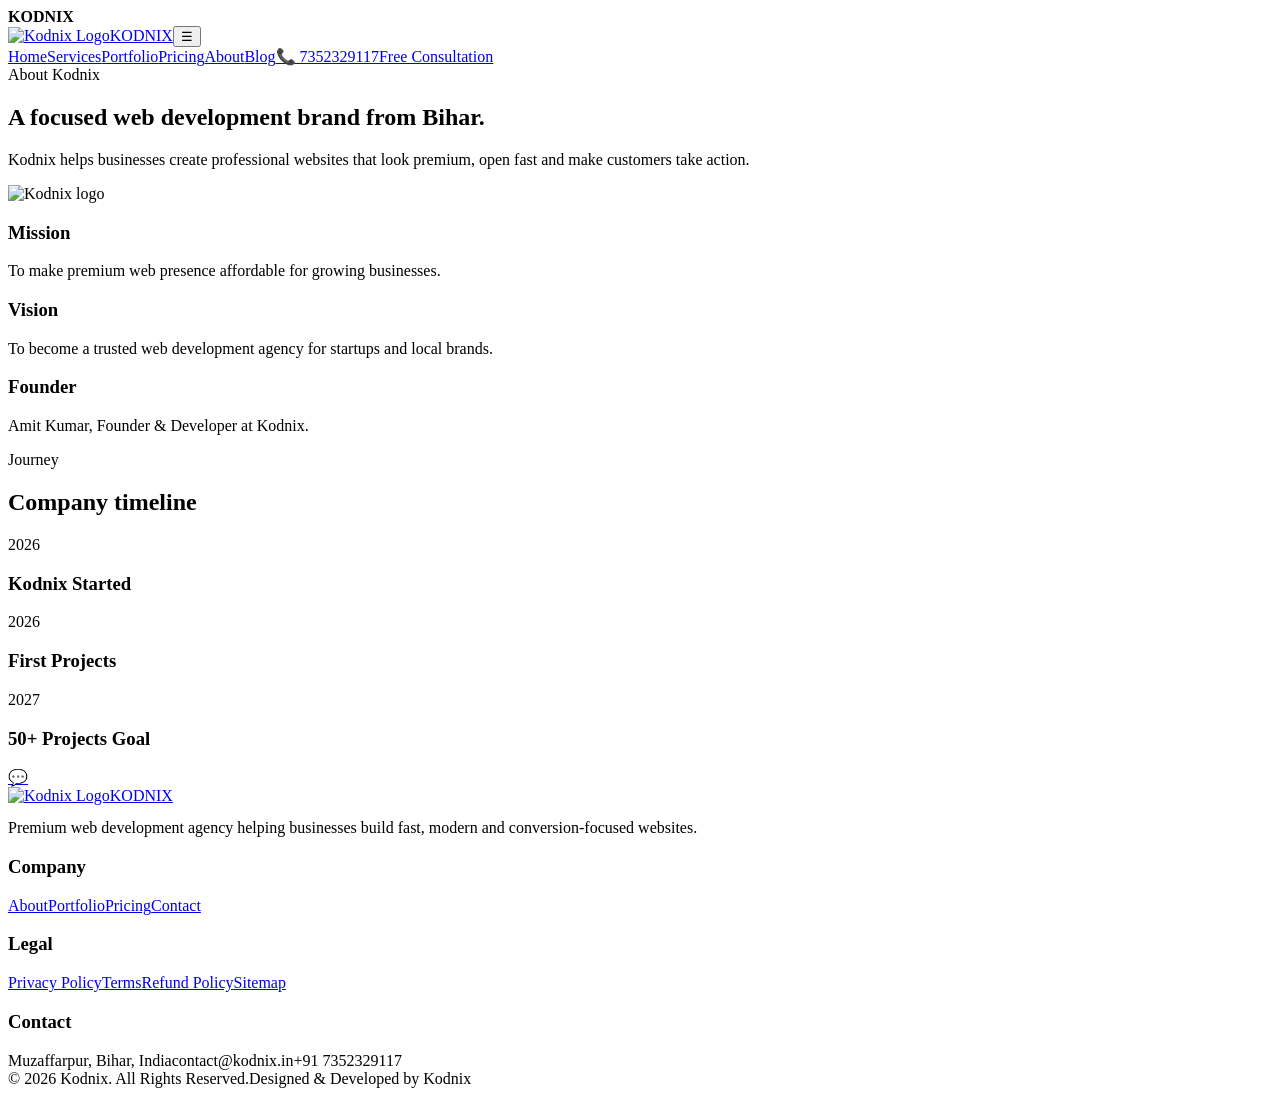
==== about.html @ 935e025d "Add files via upload" ====
<!DOCTYPE html><html lang="en"><head><meta charset="UTF-8"><meta name="viewport" content="width=device-width, initial-scale=1.0"><title>About | Kodnix</title><meta name="description" content="Kodnix is a premium web development agency for business websites, ecommerce, landing pages and website maintenance."><link rel="icon" href="assets/images/favicon.png"><link rel="stylesheet" href="assets/css/style.css"></head><body><div class="progress"></div><div class="glow"></div><div class="loader"><b>KODNIX</b></div><nav class="nav"><div class="container nav-wrap"><a class="brand" href="index.html"><img src="assets/images/kodnix-logo-clean.png" alt="Kodnix Logo"><span>KODNIX</span></a><button class="menu">☰</button><div class="links"><a href="index.html">Home</a><a href="services.html">Services</a><a href="portfolio.html">Portfolio</a><a href="pricing.html">Pricing</a><a href="about.html">About</a><a href="blog.html">Blog</a><a href="tel:+917352329117" class="phone-link">📞 7352329117</a><a href="contact.html" class="btn">Free Consultation</a></div></div></nav><section class="page-hero"><div class="container two"><div><span class="eyebrow">About Kodnix</span><h1 class="title">A focused web development brand from Bihar.</h1><p class="sub">Kodnix helps businesses create professional websites that look premium, open fast and make customers take action.</p></div><div class="hero-logo"><img src="assets/images/kodnix-logo-clean.png" alt="Kodnix logo"></div></div></section><section class="section"><div class="container grid"><div class="card"><h3>Mission</h3><p>To make premium web presence affordable for growing businesses.</p></div><div class="card"><h3>Vision</h3><p>To become a trusted web development agency for startups and local brands.</p></div><div class="card"><h3>Founder</h3><p>Amit Kumar, Founder & Developer at Kodnix.</p></div></div></section><section class="section"><div class="container"><span class="eyebrow">Journey</span><h2 class="title">Company timeline</h2><div class="process"><div class="step"><span>2026</span><h3>Kodnix Started</h3></div><div class="step"><span>2026</span><h3>First Projects</h3></div><div class="step"><span>2027</span><h3>50+ Projects Goal</h3></div></div></div></section><a class="whatsapp" href="https://wa.me/917352329117" target="_blank">💬</a><footer class="footer"><div class="container"><div class="footer-grid"><div><a class="brand" href="index.html"><img src="assets/images/kodnix-logo-clean.png" alt="Kodnix Logo"><span>KODNIX</span></a><p class="sub" style="margin-top:14px">Premium web development agency helping businesses build fast, modern and conversion-focused websites.</p></div><div><h3>Company</h3><div class="foot-links"><a href="about.html">About</a><a href="portfolio.html">Portfolio</a><a href="pricing.html">Pricing</a><a href="contact.html">Contact</a></div></div><div><h3>Legal</h3><div class="foot-links"><a href="privacy.html">Privacy Policy</a><a href="terms.html">Terms</a><a href="refund.html">Refund Policy</a><a href="sitemap.xml">Sitemap</a></div></div><div><h3>Contact</h3><div class="foot-links"><span>Muzaffarpur, Bihar, India</span><span>contact@kodnix.in</span><span>+91 7352329117</span></div></div></div><div class="copy"><span>© 2026 Kodnix. All Rights Reserved.</span><span>Designed & Developed by Kodnix</span></div></div></footer><script src="assets/js/main.js"></script></body></html>
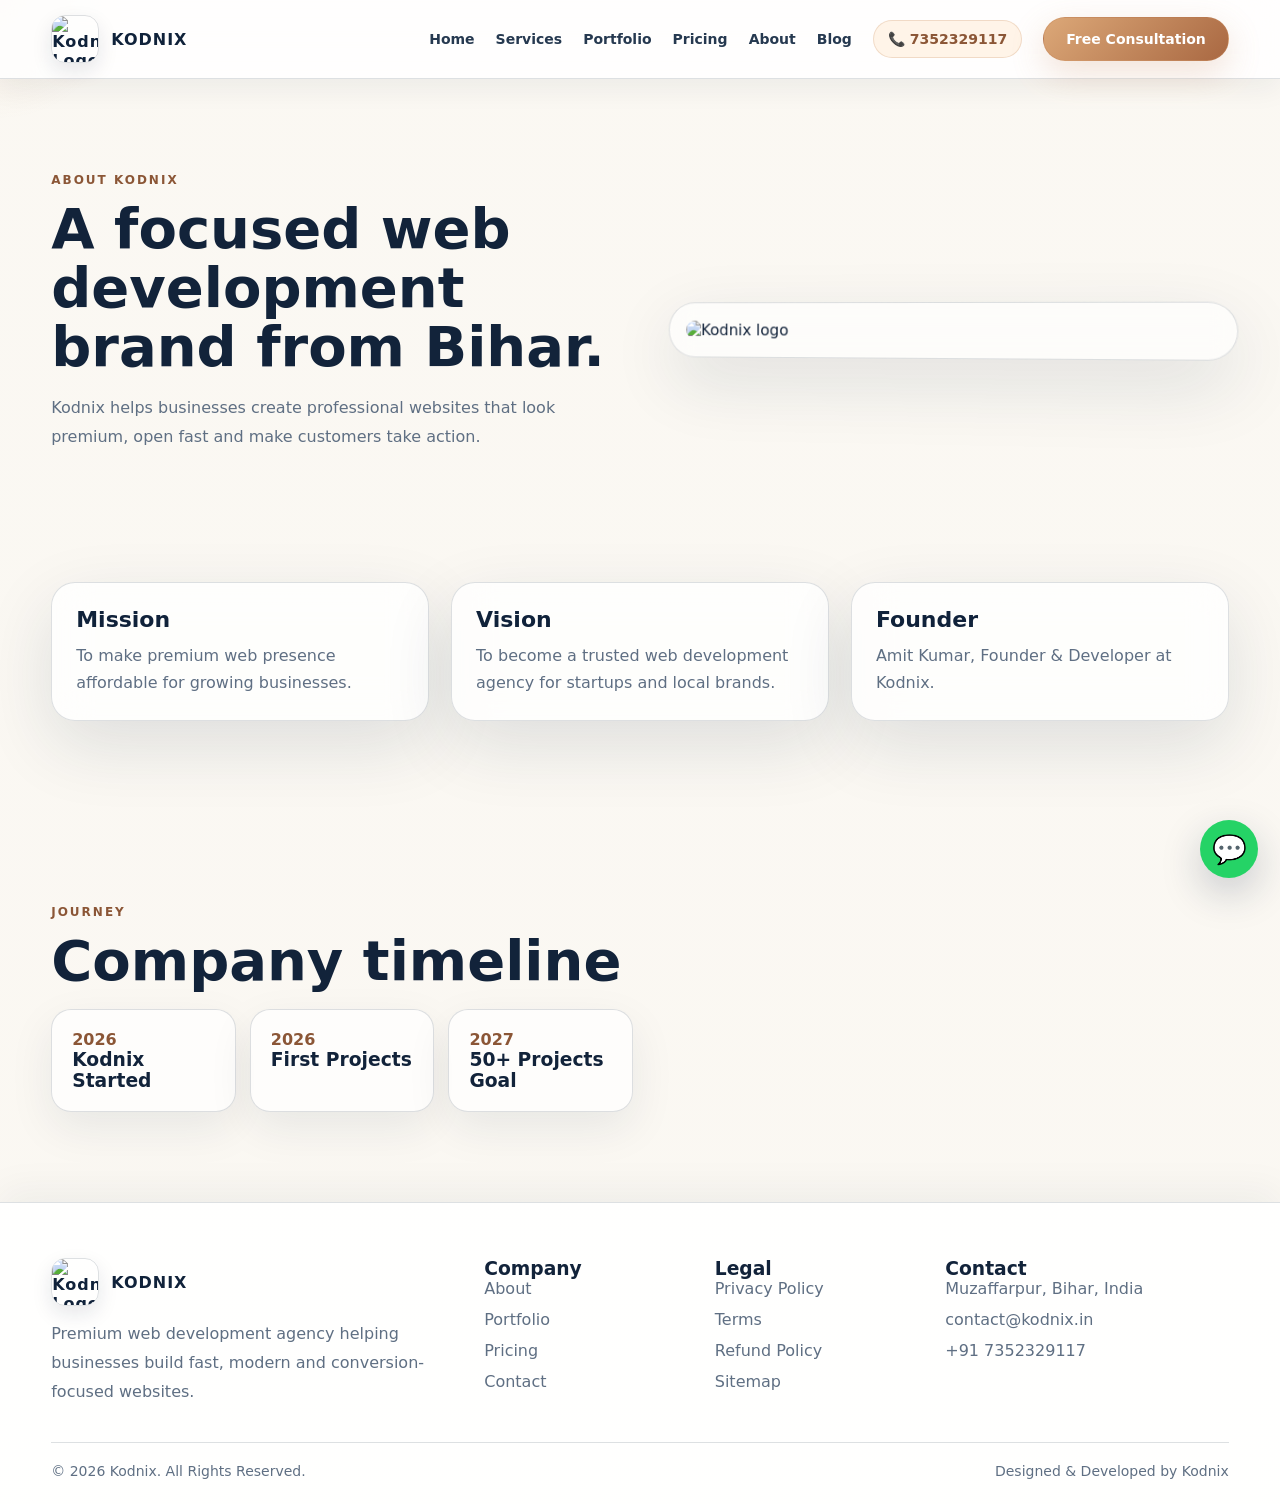
==== commit dbf3d115: "Add files via upload" ====
--- a/about.html
+++ b/about.html
@@ -1 +1,94 @@
-<!DOCTYPE html><html lang="en"><head><meta charset="UTF-8"><meta name="viewport" content="width=device-width, initial-scale=1.0"><title>About | Kodnix</title><meta name="description" content="Kodnix is a premium web development agency for business websites, ecommerce, landing pages and website maintenance."><link rel="icon" href="assets/images/favicon.png"><link rel="stylesheet" href="assets/css/style.css"></head><body><div class="progress"></div><div class="glow"></div><div class="loader"><b>KODNIX</b></div><nav class="nav"><div class="container nav-wrap"><a class="brand" href="index.html"><img src="assets/images/kodnix-logo-clean.png" alt="Kodnix Logo"><span>KODNIX</span></a><button class="menu">☰</button><div class="links"><a href="index.html">Home</a><a href="services.html">Services</a><a href="portfolio.html">Portfolio</a><a href="pricing.html">Pricing</a><a href="about.html">About</a><a href="blog.html">Blog</a><a href="tel:+917352329117" class="phone-link">📞 7352329117</a><a href="contact.html" class="btn">Free Consultation</a></div></div></nav><section class="page-hero"><div class="container two"><div><span class="eyebrow">About Kodnix</span><h1 class="title">A focused web development brand from Bihar.</h1><p class="sub">Kodnix helps businesses create professional websites that look premium, open fast and make customers take action.</p></div><div class="hero-logo"><img src="assets/images/kodnix-logo-clean.png" alt="Kodnix logo"></div></div></section><section class="section"><div class="container grid"><div class="card"><h3>Mission</h3><p>To make premium web presence affordable for growing businesses.</p></div><div class="card"><h3>Vision</h3><p>To become a trusted web development agency for startups and local brands.</p></div><div class="card"><h3>Founder</h3><p>Amit Kumar, Founder & Developer at Kodnix.</p></div></div></section><section class="section"><div class="container"><span class="eyebrow">Journey</span><h2 class="title">Company timeline</h2><div class="process"><div class="step"><span>2026</span><h3>Kodnix Started</h3></div><div class="step"><span>2026</span><h3>First Projects</h3></div><div class="step"><span>2027</span><h3>50+ Projects Goal</h3></div></div></div></section><a class="whatsapp" href="https://wa.me/917352329117" target="_blank">💬</a><footer class="footer"><div class="container"><div class="footer-grid"><div><a class="brand" href="index.html"><img src="assets/images/kodnix-logo-clean.png" alt="Kodnix Logo"><span>KODNIX</span></a><p class="sub" style="margin-top:14px">Premium web development agency helping businesses build fast, modern and conversion-focused websites.</p></div><div><h3>Company</h3><div class="foot-links"><a href="about.html">About</a><a href="portfolio.html">Portfolio</a><a href="pricing.html">Pricing</a><a href="contact.html">Contact</a></div></div><div><h3>Legal</h3><div class="foot-links"><a href="privacy.html">Privacy Policy</a><a href="terms.html">Terms</a><a href="refund.html">Refund Policy</a><a href="sitemap.xml">Sitemap</a></div></div><div><h3>Contact</h3><div class="foot-links"><span>Muzaffarpur, Bihar, India</span><span>contact@kodnix.in</span><span>+91 7352329117</span></div></div></div><div class="copy"><span>© 2026 Kodnix. All Rights Reserved.</span><span>Designed & Developed by Kodnix</span></div></div></footer><script src="assets/js/main.js"></script></body></html>+<!DOCTYPE html><html lang="en"><head><meta charset="UTF-8"><meta name="viewport" content="width=device-width, initial-scale=1.0"><title>About | Kodnix</title><meta name="description" content="Kodnix is a premium web development agency for business websites, ecommerce, landing pages and website maintenance."><link rel="icon" href="assets/images/favicon.png"><base href="/">
+<style>
+:root{
+  --bg:#f7f3ec;
+  --bg2:#ffffff;
+  --card:rgba(255,255,255,.78);
+  --line:rgba(18,35,58,.14);
+  --text:#12233a;
+  --muted:#5f6f83;
+  --gold:#c4865a;
+  --gold2:#8b5636;
+  --blue:#2b76ff;
+  --shadow:0 24px 70px rgba(16,38,68,.12);
+}
+*{box-sizing:border-box;margin:0;padding:0}
+html{scroll-behavior:smooth}
+body{
+  font-family:Inter,system-ui,Segoe UI,Arial,sans-serif;
+  background:
+    linear-gradient(rgba(250,247,241,.88),rgba(250,247,241,.90)),
+    url('../images/hero-bg.jpg') center/cover fixed no-repeat;
+  color:var(--text);
+  overflow-x:hidden;
+}
+body:before{
+  content:"";
+  position:fixed;
+  inset:0;
+  background:url('../images/kodnix-logo-clean.png') center 52%/520px auto no-repeat;
+  opacity:.045;
+  pointer-events:none;
+  z-index:-1;
+}
+a{text-decoration:none;color:inherit}
+img{max-width:100%;display:block}
+.container{width:min(1180px,92%);margin:auto}
+.btn{display:inline-flex;align-items:center;gap:10px;border:1px solid rgba(196,134,90,.38);background:linear-gradient(135deg,#dca878,#a96842);padding:13px 22px;border-radius:999px;color:#fff;font-weight:800;box-shadow:0 12px 34px rgba(196,134,90,.24);cursor:pointer}
+.btn.ghost{background:rgba(255,255,255,.70);color:var(--text);border-color:var(--line);box-shadow:none}
+.section{padding:90px 0}
+.eyebrow{color:var(--gold2);text-transform:uppercase;letter-spacing:2px;font-size:12px;font-weight:900}
+.title{font-size:clamp(32px,5vw,56px);line-height:1.05;margin:12px 0 18px;color:var(--text)}
+.sub{color:var(--muted);line-height:1.8;max-width:740px}
+.nav{position:sticky;top:0;z-index:99;background:rgba(255,255,255,.86);backdrop-filter:blur(18px);border-bottom:1px solid var(--line);box-shadow:0 10px 28px rgba(18,35,58,.06)}
+.nav-wrap{height:78px;display:flex;align-items:center;justify-content:space-between}
+.brand{display:flex;align-items:center;gap:12px;font-weight:900;letter-spacing:1px;color:#10223a}
+.brand img{width:48px;height:48px;border-radius:14px;object-fit:cover;border:1px solid var(--line);box-shadow:0 8px 20px rgba(16,34,58,.10)}
+.links{display:flex;align-items:center;gap:21px;color:#263950;font-weight:800;font-size:14px}
+.links a:hover{color:var(--gold2)}
+.phone-link{padding:10px 14px;border-radius:999px;background:#fff4e8;border:1px solid rgba(196,134,90,.24);color:#8b5636!important;white-space:nowrap}
+.menu{display:none;background:none;border:1px solid var(--line);color:var(--text);border-radius:10px;padding:8px 11px;font-size:22px}
+.hero{min-height:calc(100vh - 78px);display:grid;place-items:center;position:relative;isolation:isolate;overflow:hidden}
+.hero:before{content:"";position:absolute;inset:0;background:linear-gradient(90deg,rgba(255,255,255,.96),rgba(255,247,236,.80)),url('../images/hero-bg.jpg') center/cover fixed no-repeat;z-index:-2}
+.hero:after{content:"";position:absolute;inset:0;background-image:linear-gradient(rgba(18,35,58,.06) 1px,transparent 1px),linear-gradient(90deg,rgba(18,35,58,.06) 1px,transparent 1px);background-size:70px 70px;mask-image:linear-gradient(to bottom,#000,transparent);z-index:-1}
+.hero-grid{display:grid;grid-template-columns:1.05fr .95fr;gap:50px;align-items:center;padding-top:42px}
+.hero h1{font-size:clamp(42px,7vw,82px);line-height:.98;margin:15px 0;color:#10223a}
+.gradient{background:linear-gradient(135deg,#10223a,#c4865a);-webkit-background-clip:text;color:transparent}
+.hero-logo{border:1px solid var(--line);border-radius:34px;padding:18px;background:rgba(255,255,255,.58);box-shadow:var(--shadow);transform:perspective(900px) rotateY(-7deg) translateY(20px);backdrop-filter:blur(12px)}
+.hero-logo img{border-radius:24px}
+.actions{display:flex;gap:14px;flex-wrap:wrap;margin-top:28px}
+.stats{display:grid;grid-template-columns:repeat(4,1fr);gap:18px;margin-top:80px;position:relative;z-index:3}
+.stat,.card,.price,.case,.faq-item,.contact-box{background:var(--card);border:1px solid var(--line);border-radius:24px;padding:24px;box-shadow:var(--shadow);backdrop-filter:blur(18px)}
+.stat b{font-size:34px;color:var(--gold2)}
+.grid{display:grid;grid-template-columns:repeat(3,1fr);gap:22px}
+.card{transition:.25s}.card:hover{transform:translateY(-8px);border-color:rgba(196,134,90,.45)}
+.icon{width:54px;height:54px;border-radius:16px;display:grid;place-items:center;background:linear-gradient(135deg,rgba(196,134,90,.18),rgba(43,118,255,.10));font-size:25px;margin-bottom:18px}
+.card h3{font-size:22px;margin-bottom:10px;color:#10223a}
+.card p,.case p,.price li{color:var(--muted);line-height:1.7}
+.process{display:grid;grid-template-columns:repeat(6,1fr);gap:14px}
+.step{padding:20px;border:1px solid var(--line);border-radius:20px;background:rgba(255,255,255,.70);box-shadow:0 16px 45px rgba(16,38,68,.08)}
+.step span{color:var(--gold2);font-weight:900}
+.portfolio{display:grid;grid-template-columns:repeat(3,1fr);gap:22px}
+.shot{height:190px;border-radius:20px;background:linear-gradient(135deg,#ffffff,#f2dfcd 60%,#c4865a);border:1px solid var(--line);display:grid;place-items:center;font-weight:900;color:#8b5636;font-size:28px}
+.tags{display:flex;gap:8px;flex-wrap:wrap;margin:14px 0}.tag{font-size:12px;border:1px solid var(--line);padding:6px 10px;border-radius:999px;color:#465a70;background:#fff}
+.pricing{display:grid;grid-template-columns:repeat(3,1fr);gap:22px}.price.featured{border-color:rgba(196,134,90,.55);transform:scale(1.03)}
+.amount{font-size:42px;color:var(--gold2);font-weight:900;margin:16px 0}.price ul{list-style:none;display:grid;gap:10px;margin:20px 0}
+.tech{display:flex;gap:12px;flex-wrap:wrap}.tech span{padding:12px 16px;background:rgba(255,255,255,.78);border:1px solid var(--line);border-radius:14px;color:#263950;font-weight:800;box-shadow:0 12px 34px rgba(16,38,68,.06)}
+.quote{font-size:22px;line-height:1.7;color:#10223a}.faq{display:grid;gap:14px}.faq-q{display:flex;justify-content:space-between;cursor:pointer;font-weight:900}.faq-a{display:none;color:var(--muted);line-height:1.7;margin-top:12px}.faq-item.active .faq-a{display:block}
+.form{display:grid;gap:14px}.input{width:100%;padding:15px;border-radius:14px;border:1px solid var(--line);background:rgba(255,255,255,.84);color:var(--text);outline:none}.input:focus{border-color:rgba(196,134,90,.55);box-shadow:0 0 0 4px rgba(196,134,90,.10)}
+.footer{padding:55px 0 25px;background:rgba(255,255,255,.88);border-top:1px solid var(--line);box-shadow:0 -12px 36px rgba(16,38,68,.05)}.footer-grid{display:grid;grid-template-columns:2fr 1fr 1fr 1.4fr;gap:28px}.foot-links{display:grid;gap:12px;color:var(--muted)}.copy{border-top:1px solid var(--line);margin-top:35px;padding-top:20px;color:var(--muted);font-size:14px;display:flex;justify-content:space-between;gap:12px;flex-wrap:wrap}
+.whatsapp{position:fixed;right:22px;bottom:22px;z-index:100;width:58px;height:58px;border-radius:50%;background:#25d366;display:grid;place-items:center;font-size:28px;box-shadow:0 15px 40px rgba(16,38,68,.22)}
+.loader{position:fixed;inset:0;background:#fff7ef;z-index:999;display:grid;place-items:center;transition:.5s}.loader.hide{opacity:0;visibility:hidden}.loader b{font-size:38px;color:var(--gold2);letter-spacing:5px}.page-hero{padding:90px 0 40px}.two{display:grid;grid-template-columns:1fr 1fr;gap:32px;align-items:center}.legal{line-height:1.8;color:var(--muted)}.legal h2{color:var(--text);margin:24px 0 8px}.progress{position:fixed;top:0;left:0;height:3px;background:linear-gradient(90deg,var(--gold),#10223a);z-index:1000;width:0}.glow{position:fixed;width:260px;height:260px;border-radius:50%;background:radial-gradient(circle,rgba(196,134,90,.12),transparent 65%);pointer-events:none;z-index:1;transform:translate(-50%,-50%)}
+@media(max-width:1060px){.links{gap:12px;font-size:13px}.phone-link{display:none}}
+@media(max-width:900px){.menu{display:block}.links{position:absolute;left:0;right:0;top:78px;background:rgba(255,255,255,.96);display:none;flex-direction:column;padding:25px;box-shadow:0 20px 40px rgba(16,38,68,.12)}.links.show{display:flex}.phone-link{display:inline-flex}.hero-grid,.two{grid-template-columns:1fr}.stats,.grid,.portfolio,.pricing{grid-template-columns:1fr 1fr}.process{grid-template-columns:1fr 1fr}.footer-grid{grid-template-columns:1fr 1fr}.hero-logo{transform:none}}
+@media(max-width:560px){.stats,.grid,.portfolio,.pricing,.process,.footer-grid{grid-template-columns:1fr}.section{padding:65px 0}.nav-wrap{height:70px}.links{top:70px}.brand span{font-size:15px}.hero{padding:55px 0}.copy{display:block}.hero-logo{padding:10px;border-radius:24px}.hero-logo img{border-radius:18px}body:before{background-size:340px auto}.title{font-size:clamp(30px,10vw,46px)}}
+</style></head><body><div class="progress"></div><div class="glow"></div><div class="loader"><b>KODNIX</b></div><nav class="nav"><div class="container nav-wrap"><a class="brand" href="index.html"><img src="assets/images/kodnix-logo-clean.png" alt="Kodnix Logo"><span>KODNIX</span></a><button class="menu">☰</button><div class="links"><a href="index.html">Home</a><a href="services.html">Services</a><a href="portfolio.html">Portfolio</a><a href="pricing.html">Pricing</a><a href="about.html">About</a><a href="blog.html">Blog</a><a href="tel:+917352329117" class="phone-link">📞 7352329117</a><a href="contact.html" class="btn">Free Consultation</a></div></div></nav><section class="page-hero"><div class="container two"><div><span class="eyebrow">About Kodnix</span><h1 class="title">A focused web development brand from Bihar.</h1><p class="sub">Kodnix helps businesses create professional websites that look premium, open fast and make customers take action.</p></div><div class="hero-logo"><img src="assets/images/kodnix-logo-clean.png" alt="Kodnix logo"></div></div></section><section class="section"><div class="container grid"><div class="card"><h3>Mission</h3><p>To make premium web presence affordable for growing businesses.</p></div><div class="card"><h3>Vision</h3><p>To become a trusted web development agency for startups and local brands.</p></div><div class="card"><h3>Founder</h3><p>Amit Kumar, Founder & Developer at Kodnix.</p></div></div></section><section class="section"><div class="container"><span class="eyebrow">Journey</span><h2 class="title">Company timeline</h2><div class="process"><div class="step"><span>2026</span><h3>Kodnix Started</h3></div><div class="step"><span>2026</span><h3>First Projects</h3></div><div class="step"><span>2027</span><h3>50+ Projects Goal</h3></div></div></div></section><a class="whatsapp" href="https://wa.me/917352329117" target="_blank">💬</a><footer class="footer"><div class="container"><div class="footer-grid"><div><a class="brand" href="index.html"><img src="assets/images/kodnix-logo-clean.png" alt="Kodnix Logo"><span>KODNIX</span></a><p class="sub" style="margin-top:14px">Premium web development agency helping businesses build fast, modern and conversion-focused websites.</p></div><div><h3>Company</h3><div class="foot-links"><a href="about.html">About</a><a href="portfolio.html">Portfolio</a><a href="pricing.html">Pricing</a><a href="contact.html">Contact</a></div></div><div><h3>Legal</h3><div class="foot-links"><a href="privacy.html">Privacy Policy</a><a href="terms.html">Terms</a><a href="refund.html">Refund Policy</a><a href="sitemap.xml">Sitemap</a></div></div><div><h3>Contact</h3><div class="foot-links"><span>Muzaffarpur, Bihar, India</span><span>contact@kodnix.in</span><span>+91 7352329117</span></div></div></div><div class="copy"><span>© 2026 Kodnix. All Rights Reserved.</span><span>Designed & Developed by Kodnix</span></div></div></footer><script>
+const menu=document.querySelector('.menu'),links=document.querySelector('.links');if(menu)menu.onclick=()=>links.classList.toggle('show');
+window.addEventListener('load',()=>setTimeout(()=>document.querySelector('.loader')?.classList.add('hide'),650));
+const counters=document.querySelectorAll('[data-count]');let started=false;function runCounters(){if(started)return;const top=document.querySelector('.stats')?.getBoundingClientRect().top||999;if(top<innerHeight-80){started=true;counters.forEach(el=>{let end=+el.dataset.count,i=0,step=Math.max(1,Math.floor(end/70));let t=setInterval(()=>{i+=step;if(i>=end){i=end;clearInterval(t)}el.textContent=i+'+'},22)})}}addEventListener('scroll',runCounters);runCounters();
+document.querySelectorAll('.faq-item').forEach(item=>item.querySelector('.faq-q')?.addEventListener('click',()=>item.classList.toggle('active')));
+addEventListener('scroll',()=>{const h=document.documentElement;const p=(h.scrollTop)/(h.scrollHeight-h.clientHeight)*100;document.querySelector('.progress').style.width=p+'%'});
+const glow=document.querySelector('.glow');addEventListener('mousemove',e=>{if(glow){glow.style.left=e.clientX+'px';glow.style.top=e.clientY+'px'}});
+function sendWhatsApp(){const name=document.querySelector('#name')?.value||'';const type=document.querySelector('#type')?.value||'Website';const msg=document.querySelector('#message')?.value||'';const text=`Hello Kodnix, I need a ${type}. Name: ${name}. Requirement: ${msg}`;window.open(`https://wa.me/917352329117?text=${encodeURIComponent(text)}`,'_blank')}
+
+</script></body></html>
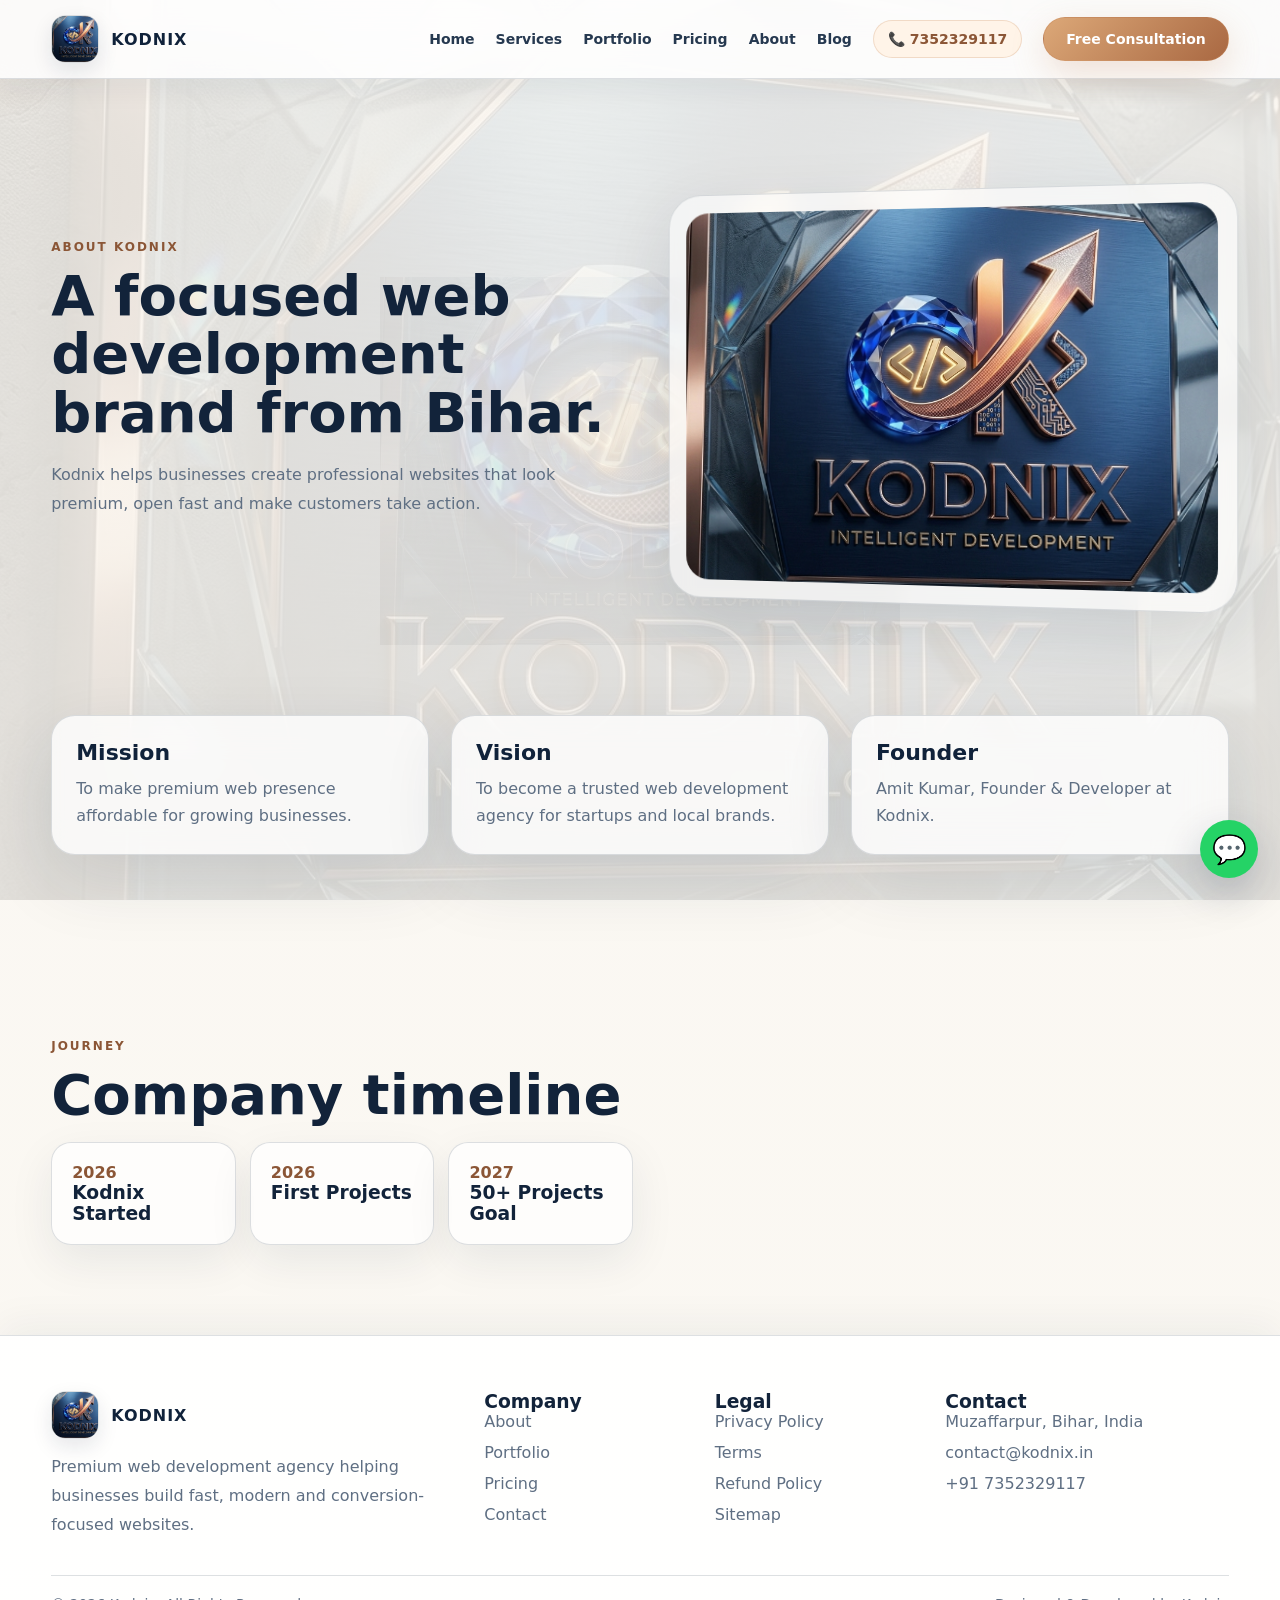
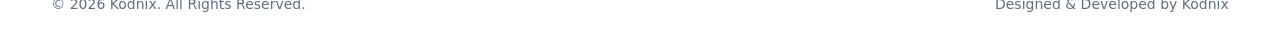
==== commit 9cf00994: "Add files via upload" ====
--- a/about.html
+++ b/about.html
@@ -1,94 +1 @@
-<!DOCTYPE html><html lang="en"><head><meta charset="UTF-8"><meta name="viewport" content="width=device-width, initial-scale=1.0"><title>About | Kodnix</title><meta name="description" content="Kodnix is a premium web development agency for business websites, ecommerce, landing pages and website maintenance."><link rel="icon" href="assets/images/favicon.png"><base href="/">
-<style>
-:root{
-  --bg:#f7f3ec;
-  --bg2:#ffffff;
-  --card:rgba(255,255,255,.78);
-  --line:rgba(18,35,58,.14);
-  --text:#12233a;
-  --muted:#5f6f83;
-  --gold:#c4865a;
-  --gold2:#8b5636;
-  --blue:#2b76ff;
-  --shadow:0 24px 70px rgba(16,38,68,.12);
-}
-*{box-sizing:border-box;margin:0;padding:0}
-html{scroll-behavior:smooth}
-body{
-  font-family:Inter,system-ui,Segoe UI,Arial,sans-serif;
-  background:
-    linear-gradient(rgba(250,247,241,.88),rgba(250,247,241,.90)),
-    url('../images/hero-bg.jpg') center/cover fixed no-repeat;
-  color:var(--text);
-  overflow-x:hidden;
-}
-body:before{
-  content:"";
-  position:fixed;
-  inset:0;
-  background:url('../images/kodnix-logo-clean.png') center 52%/520px auto no-repeat;
-  opacity:.045;
-  pointer-events:none;
-  z-index:-1;
-}
-a{text-decoration:none;color:inherit}
-img{max-width:100%;display:block}
-.container{width:min(1180px,92%);margin:auto}
-.btn{display:inline-flex;align-items:center;gap:10px;border:1px solid rgba(196,134,90,.38);background:linear-gradient(135deg,#dca878,#a96842);padding:13px 22px;border-radius:999px;color:#fff;font-weight:800;box-shadow:0 12px 34px rgba(196,134,90,.24);cursor:pointer}
-.btn.ghost{background:rgba(255,255,255,.70);color:var(--text);border-color:var(--line);box-shadow:none}
-.section{padding:90px 0}
-.eyebrow{color:var(--gold2);text-transform:uppercase;letter-spacing:2px;font-size:12px;font-weight:900}
-.title{font-size:clamp(32px,5vw,56px);line-height:1.05;margin:12px 0 18px;color:var(--text)}
-.sub{color:var(--muted);line-height:1.8;max-width:740px}
-.nav{position:sticky;top:0;z-index:99;background:rgba(255,255,255,.86);backdrop-filter:blur(18px);border-bottom:1px solid var(--line);box-shadow:0 10px 28px rgba(18,35,58,.06)}
-.nav-wrap{height:78px;display:flex;align-items:center;justify-content:space-between}
-.brand{display:flex;align-items:center;gap:12px;font-weight:900;letter-spacing:1px;color:#10223a}
-.brand img{width:48px;height:48px;border-radius:14px;object-fit:cover;border:1px solid var(--line);box-shadow:0 8px 20px rgba(16,34,58,.10)}
-.links{display:flex;align-items:center;gap:21px;color:#263950;font-weight:800;font-size:14px}
-.links a:hover{color:var(--gold2)}
-.phone-link{padding:10px 14px;border-radius:999px;background:#fff4e8;border:1px solid rgba(196,134,90,.24);color:#8b5636!important;white-space:nowrap}
-.menu{display:none;background:none;border:1px solid var(--line);color:var(--text);border-radius:10px;padding:8px 11px;font-size:22px}
-.hero{min-height:calc(100vh - 78px);display:grid;place-items:center;position:relative;isolation:isolate;overflow:hidden}
-.hero:before{content:"";position:absolute;inset:0;background:linear-gradient(90deg,rgba(255,255,255,.96),rgba(255,247,236,.80)),url('../images/hero-bg.jpg') center/cover fixed no-repeat;z-index:-2}
-.hero:after{content:"";position:absolute;inset:0;background-image:linear-gradient(rgba(18,35,58,.06) 1px,transparent 1px),linear-gradient(90deg,rgba(18,35,58,.06) 1px,transparent 1px);background-size:70px 70px;mask-image:linear-gradient(to bottom,#000,transparent);z-index:-1}
-.hero-grid{display:grid;grid-template-columns:1.05fr .95fr;gap:50px;align-items:center;padding-top:42px}
-.hero h1{font-size:clamp(42px,7vw,82px);line-height:.98;margin:15px 0;color:#10223a}
-.gradient{background:linear-gradient(135deg,#10223a,#c4865a);-webkit-background-clip:text;color:transparent}
-.hero-logo{border:1px solid var(--line);border-radius:34px;padding:18px;background:rgba(255,255,255,.58);box-shadow:var(--shadow);transform:perspective(900px) rotateY(-7deg) translateY(20px);backdrop-filter:blur(12px)}
-.hero-logo img{border-radius:24px}
-.actions{display:flex;gap:14px;flex-wrap:wrap;margin-top:28px}
-.stats{display:grid;grid-template-columns:repeat(4,1fr);gap:18px;margin-top:80px;position:relative;z-index:3}
-.stat,.card,.price,.case,.faq-item,.contact-box{background:var(--card);border:1px solid var(--line);border-radius:24px;padding:24px;box-shadow:var(--shadow);backdrop-filter:blur(18px)}
-.stat b{font-size:34px;color:var(--gold2)}
-.grid{display:grid;grid-template-columns:repeat(3,1fr);gap:22px}
-.card{transition:.25s}.card:hover{transform:translateY(-8px);border-color:rgba(196,134,90,.45)}
-.icon{width:54px;height:54px;border-radius:16px;display:grid;place-items:center;background:linear-gradient(135deg,rgba(196,134,90,.18),rgba(43,118,255,.10));font-size:25px;margin-bottom:18px}
-.card h3{font-size:22px;margin-bottom:10px;color:#10223a}
-.card p,.case p,.price li{color:var(--muted);line-height:1.7}
-.process{display:grid;grid-template-columns:repeat(6,1fr);gap:14px}
-.step{padding:20px;border:1px solid var(--line);border-radius:20px;background:rgba(255,255,255,.70);box-shadow:0 16px 45px rgba(16,38,68,.08)}
-.step span{color:var(--gold2);font-weight:900}
-.portfolio{display:grid;grid-template-columns:repeat(3,1fr);gap:22px}
-.shot{height:190px;border-radius:20px;background:linear-gradient(135deg,#ffffff,#f2dfcd 60%,#c4865a);border:1px solid var(--line);display:grid;place-items:center;font-weight:900;color:#8b5636;font-size:28px}
-.tags{display:flex;gap:8px;flex-wrap:wrap;margin:14px 0}.tag{font-size:12px;border:1px solid var(--line);padding:6px 10px;border-radius:999px;color:#465a70;background:#fff}
-.pricing{display:grid;grid-template-columns:repeat(3,1fr);gap:22px}.price.featured{border-color:rgba(196,134,90,.55);transform:scale(1.03)}
-.amount{font-size:42px;color:var(--gold2);font-weight:900;margin:16px 0}.price ul{list-style:none;display:grid;gap:10px;margin:20px 0}
-.tech{display:flex;gap:12px;flex-wrap:wrap}.tech span{padding:12px 16px;background:rgba(255,255,255,.78);border:1px solid var(--line);border-radius:14px;color:#263950;font-weight:800;box-shadow:0 12px 34px rgba(16,38,68,.06)}
-.quote{font-size:22px;line-height:1.7;color:#10223a}.faq{display:grid;gap:14px}.faq-q{display:flex;justify-content:space-between;cursor:pointer;font-weight:900}.faq-a{display:none;color:var(--muted);line-height:1.7;margin-top:12px}.faq-item.active .faq-a{display:block}
-.form{display:grid;gap:14px}.input{width:100%;padding:15px;border-radius:14px;border:1px solid var(--line);background:rgba(255,255,255,.84);color:var(--text);outline:none}.input:focus{border-color:rgba(196,134,90,.55);box-shadow:0 0 0 4px rgba(196,134,90,.10)}
-.footer{padding:55px 0 25px;background:rgba(255,255,255,.88);border-top:1px solid var(--line);box-shadow:0 -12px 36px rgba(16,38,68,.05)}.footer-grid{display:grid;grid-template-columns:2fr 1fr 1fr 1.4fr;gap:28px}.foot-links{display:grid;gap:12px;color:var(--muted)}.copy{border-top:1px solid var(--line);margin-top:35px;padding-top:20px;color:var(--muted);font-size:14px;display:flex;justify-content:space-between;gap:12px;flex-wrap:wrap}
-.whatsapp{position:fixed;right:22px;bottom:22px;z-index:100;width:58px;height:58px;border-radius:50%;background:#25d366;display:grid;place-items:center;font-size:28px;box-shadow:0 15px 40px rgba(16,38,68,.22)}
-.loader{position:fixed;inset:0;background:#fff7ef;z-index:999;display:grid;place-items:center;transition:.5s}.loader.hide{opacity:0;visibility:hidden}.loader b{font-size:38px;color:var(--gold2);letter-spacing:5px}.page-hero{padding:90px 0 40px}.two{display:grid;grid-template-columns:1fr 1fr;gap:32px;align-items:center}.legal{line-height:1.8;color:var(--muted)}.legal h2{color:var(--text);margin:24px 0 8px}.progress{position:fixed;top:0;left:0;height:3px;background:linear-gradient(90deg,var(--gold),#10223a);z-index:1000;width:0}.glow{position:fixed;width:260px;height:260px;border-radius:50%;background:radial-gradient(circle,rgba(196,134,90,.12),transparent 65%);pointer-events:none;z-index:1;transform:translate(-50%,-50%)}
-@media(max-width:1060px){.links{gap:12px;font-size:13px}.phone-link{display:none}}
-@media(max-width:900px){.menu{display:block}.links{position:absolute;left:0;right:0;top:78px;background:rgba(255,255,255,.96);display:none;flex-direction:column;padding:25px;box-shadow:0 20px 40px rgba(16,38,68,.12)}.links.show{display:flex}.phone-link{display:inline-flex}.hero-grid,.two{grid-template-columns:1fr}.stats,.grid,.portfolio,.pricing{grid-template-columns:1fr 1fr}.process{grid-template-columns:1fr 1fr}.footer-grid{grid-template-columns:1fr 1fr}.hero-logo{transform:none}}
-@media(max-width:560px){.stats,.grid,.portfolio,.pricing,.process,.footer-grid{grid-template-columns:1fr}.section{padding:65px 0}.nav-wrap{height:70px}.links{top:70px}.brand span{font-size:15px}.hero{padding:55px 0}.copy{display:block}.hero-logo{padding:10px;border-radius:24px}.hero-logo img{border-radius:18px}body:before{background-size:340px auto}.title{font-size:clamp(30px,10vw,46px)}}
-</style></head><body><div class="progress"></div><div class="glow"></div><div class="loader"><b>KODNIX</b></div><nav class="nav"><div class="container nav-wrap"><a class="brand" href="index.html"><img src="assets/images/kodnix-logo-clean.png" alt="Kodnix Logo"><span>KODNIX</span></a><button class="menu">☰</button><div class="links"><a href="index.html">Home</a><a href="services.html">Services</a><a href="portfolio.html">Portfolio</a><a href="pricing.html">Pricing</a><a href="about.html">About</a><a href="blog.html">Blog</a><a href="tel:+917352329117" class="phone-link">📞 7352329117</a><a href="contact.html" class="btn">Free Consultation</a></div></div></nav><section class="page-hero"><div class="container two"><div><span class="eyebrow">About Kodnix</span><h1 class="title">A focused web development brand from Bihar.</h1><p class="sub">Kodnix helps businesses create professional websites that look premium, open fast and make customers take action.</p></div><div class="hero-logo"><img src="assets/images/kodnix-logo-clean.png" alt="Kodnix logo"></div></div></section><section class="section"><div class="container grid"><div class="card"><h3>Mission</h3><p>To make premium web presence affordable for growing businesses.</p></div><div class="card"><h3>Vision</h3><p>To become a trusted web development agency for startups and local brands.</p></div><div class="card"><h3>Founder</h3><p>Amit Kumar, Founder & Developer at Kodnix.</p></div></div></section><section class="section"><div class="container"><span class="eyebrow">Journey</span><h2 class="title">Company timeline</h2><div class="process"><div class="step"><span>2026</span><h3>Kodnix Started</h3></div><div class="step"><span>2026</span><h3>First Projects</h3></div><div class="step"><span>2027</span><h3>50+ Projects Goal</h3></div></div></div></section><a class="whatsapp" href="https://wa.me/917352329117" target="_blank">💬</a><footer class="footer"><div class="container"><div class="footer-grid"><div><a class="brand" href="index.html"><img src="assets/images/kodnix-logo-clean.png" alt="Kodnix Logo"><span>KODNIX</span></a><p class="sub" style="margin-top:14px">Premium web development agency helping businesses build fast, modern and conversion-focused websites.</p></div><div><h3>Company</h3><div class="foot-links"><a href="about.html">About</a><a href="portfolio.html">Portfolio</a><a href="pricing.html">Pricing</a><a href="contact.html">Contact</a></div></div><div><h3>Legal</h3><div class="foot-links"><a href="privacy.html">Privacy Policy</a><a href="terms.html">Terms</a><a href="refund.html">Refund Policy</a><a href="sitemap.xml">Sitemap</a></div></div><div><h3>Contact</h3><div class="foot-links"><span>Muzaffarpur, Bihar, India</span><span>contact@kodnix.in</span><span>+91 7352329117</span></div></div></div><div class="copy"><span>© 2026 Kodnix. All Rights Reserved.</span><span>Designed & Developed by Kodnix</span></div></div></footer><script>
-const menu=document.querySelector('.menu'),links=document.querySelector('.links');if(menu)menu.onclick=()=>links.classList.toggle('show');
-window.addEventListener('load',()=>setTimeout(()=>document.querySelector('.loader')?.classList.add('hide'),650));
-const counters=document.querySelectorAll('[data-count]');let started=false;function runCounters(){if(started)return;const top=document.querySelector('.stats')?.getBoundingClientRect().top||999;if(top<innerHeight-80){started=true;counters.forEach(el=>{let end=+el.dataset.count,i=0,step=Math.max(1,Math.floor(end/70));let t=setInterval(()=>{i+=step;if(i>=end){i=end;clearInterval(t)}el.textContent=i+'+'},22)})}}addEventListener('scroll',runCounters);runCounters();
-document.querySelectorAll('.faq-item').forEach(item=>item.querySelector('.faq-q')?.addEventListener('click',()=>item.classList.toggle('active')));
-addEventListener('scroll',()=>{const h=document.documentElement;const p=(h.scrollTop)/(h.scrollHeight-h.clientHeight)*100;document.querySelector('.progress').style.width=p+'%'});
-const glow=document.querySelector('.glow');addEventListener('mousemove',e=>{if(glow){glow.style.left=e.clientX+'px';glow.style.top=e.clientY+'px'}});
-function sendWhatsApp(){const name=document.querySelector('#name')?.value||'';const type=document.querySelector('#type')?.value||'Website';const msg=document.querySelector('#message')?.value||'';const text=`Hello Kodnix, I need a ${type}. Name: ${name}. Requirement: ${msg}`;window.open(`https://wa.me/917352329117?text=${encodeURIComponent(text)}`,'_blank')}
-
-</script></body></html>+<!DOCTYPE html><html lang="en"><head><meta charset="UTF-8"><meta name="viewport" content="width=device-width, initial-scale=1.0"><title>About | Kodnix</title><meta name="description" content="Kodnix is a premium web development agency for business websites, ecommerce, landing pages and website maintenance."><link rel="icon" href="favicon.png"><link rel="stylesheet" href="style.css"></head><body><div class="progress"></div><div class="glow"></div><div class="loader"><b>KODNIX</b></div><nav class="nav"><div class="container nav-wrap"><a class="brand" href="index.html"><img src="kodnix-logo-clean.png" alt="Kodnix Logo"><span>KODNIX</span></a><button class="menu">☰</button><div class="links"><a href="index.html">Home</a><a href="services.html">Services</a><a href="portfolio.html">Portfolio</a><a href="pricing.html">Pricing</a><a href="about.html">About</a><a href="blog.html">Blog</a><a href="tel:+917352329117" class="phone-link">📞 7352329117</a><a href="contact.html" class="btn">Free Consultation</a></div></div></nav><section class="page-hero"><div class="container two"><div><span class="eyebrow">About Kodnix</span><h1 class="title">A focused web development brand from Bihar.</h1><p class="sub">Kodnix helps businesses create professional websites that look premium, open fast and make customers take action.</p></div><div class="hero-logo"><img src="kodnix-logo-clean.png" alt="Kodnix logo"></div></div></section><section class="section"><div class="container grid"><div class="card"><h3>Mission</h3><p>To make premium web presence affordable for growing businesses.</p></div><div class="card"><h3>Vision</h3><p>To become a trusted web development agency for startups and local brands.</p></div><div class="card"><h3>Founder</h3><p>Amit Kumar, Founder & Developer at Kodnix.</p></div></div></section><section class="section"><div class="container"><span class="eyebrow">Journey</span><h2 class="title">Company timeline</h2><div class="process"><div class="step"><span>2026</span><h3>Kodnix Started</h3></div><div class="step"><span>2026</span><h3>First Projects</h3></div><div class="step"><span>2027</span><h3>50+ Projects Goal</h3></div></div></div></section><a class="whatsapp" href="https://wa.me/917352329117" target="_blank">💬</a><footer class="footer"><div class="container"><div class="footer-grid"><div><a class="brand" href="index.html"><img src="kodnix-logo-clean.png" alt="Kodnix Logo"><span>KODNIX</span></a><p class="sub" style="margin-top:14px">Premium web development agency helping businesses build fast, modern and conversion-focused websites.</p></div><div><h3>Company</h3><div class="foot-links"><a href="about.html">About</a><a href="portfolio.html">Portfolio</a><a href="pricing.html">Pricing</a><a href="contact.html">Contact</a></div></div><div><h3>Legal</h3><div class="foot-links"><a href="privacy.html">Privacy Policy</a><a href="terms.html">Terms</a><a href="refund.html">Refund Policy</a><a href="sitemap.xml">Sitemap</a></div></div><div><h3>Contact</h3><div class="foot-links"><span>Muzaffarpur, Bihar, India</span><span>contact@kodnix.in</span><span>+91 7352329117</span></div></div></div><div class="copy"><span>© 2026 Kodnix. All Rights Reserved.</span><span>Designed & Developed by Kodnix</span></div></div></footer><script src="main.js"></script></body></html>
--- a/style.css
+++ b/style.css
@@ -0,0 +1,82 @@
+:root{
+  --bg:#f7f3ec;
+  --bg2:#ffffff;
+  --card:rgba(255,255,255,.78);
+  --line:rgba(18,35,58,.14);
+  --text:#12233a;
+  --muted:#5f6f83;
+  --gold:#c4865a;
+  --gold2:#8b5636;
+  --blue:#2b76ff;
+  --shadow:0 24px 70px rgba(16,38,68,.12);
+}
+*{box-sizing:border-box;margin:0;padding:0}
+html{scroll-behavior:smooth}
+body{
+  font-family:Inter,system-ui,Segoe UI,Arial,sans-serif;
+  background:
+    linear-gradient(rgba(250,247,241,.88),rgba(250,247,241,.90)),
+    url('hero-bg.jpg') center/cover fixed no-repeat;
+  color:var(--text);
+  overflow-x:hidden;
+}
+body:before{
+  content:"";
+  position:fixed;
+  inset:0;
+  background:url('kodnix-logo-clean.png') center 52%/520px auto no-repeat;
+  opacity:.045;
+  pointer-events:none;
+  z-index:-1;
+}
+a{text-decoration:none;color:inherit}
+img{max-width:100%;display:block}
+.container{width:min(1180px,92%);margin:auto}
+.btn{display:inline-flex;align-items:center;gap:10px;border:1px solid rgba(196,134,90,.38);background:linear-gradient(135deg,#dca878,#a96842);padding:13px 22px;border-radius:999px;color:#fff;font-weight:800;box-shadow:0 12px 34px rgba(196,134,90,.24);cursor:pointer}
+.btn.ghost{background:rgba(255,255,255,.70);color:var(--text);border-color:var(--line);box-shadow:none}
+.section{padding:90px 0}
+.eyebrow{color:var(--gold2);text-transform:uppercase;letter-spacing:2px;font-size:12px;font-weight:900}
+.title{font-size:clamp(32px,5vw,56px);line-height:1.05;margin:12px 0 18px;color:var(--text)}
+.sub{color:var(--muted);line-height:1.8;max-width:740px}
+.nav{position:sticky;top:0;z-index:99;background:rgba(255,255,255,.86);backdrop-filter:blur(18px);border-bottom:1px solid var(--line);box-shadow:0 10px 28px rgba(18,35,58,.06)}
+.nav-wrap{height:78px;display:flex;align-items:center;justify-content:space-between}
+.brand{display:flex;align-items:center;gap:12px;font-weight:900;letter-spacing:1px;color:#10223a}
+.brand img{width:48px;height:48px;border-radius:14px;object-fit:cover;border:1px solid var(--line);box-shadow:0 8px 20px rgba(16,34,58,.10)}
+.links{display:flex;align-items:center;gap:21px;color:#263950;font-weight:800;font-size:14px}
+.links a:hover{color:var(--gold2)}
+.phone-link{padding:10px 14px;border-radius:999px;background:#fff4e8;border:1px solid rgba(196,134,90,.24);color:#8b5636!important;white-space:nowrap}
+.menu{display:none;background:none;border:1px solid var(--line);color:var(--text);border-radius:10px;padding:8px 11px;font-size:22px}
+.hero{min-height:calc(100vh - 78px);display:grid;place-items:center;position:relative;isolation:isolate;overflow:hidden}
+.hero:before{content:"";position:absolute;inset:0;background:linear-gradient(90deg,rgba(255,255,255,.96),rgba(255,247,236,.80)),url('hero-bg.jpg') center/cover fixed no-repeat;z-index:-2}
+.hero:after{content:"";position:absolute;inset:0;background-image:linear-gradient(rgba(18,35,58,.06) 1px,transparent 1px),linear-gradient(90deg,rgba(18,35,58,.06) 1px,transparent 1px);background-size:70px 70px;mask-image:linear-gradient(to bottom,#000,transparent);z-index:-1}
+.hero-grid{display:grid;grid-template-columns:1.05fr .95fr;gap:50px;align-items:center;padding-top:42px}
+.hero h1{font-size:clamp(42px,7vw,82px);line-height:.98;margin:15px 0;color:#10223a}
+.gradient{background:linear-gradient(135deg,#10223a,#c4865a);-webkit-background-clip:text;color:transparent}
+.hero-logo{border:1px solid var(--line);border-radius:34px;padding:18px;background:rgba(255,255,255,.58);box-shadow:var(--shadow);transform:perspective(900px) rotateY(-7deg) translateY(20px);backdrop-filter:blur(12px)}
+.hero-logo img{border-radius:24px}
+.actions{display:flex;gap:14px;flex-wrap:wrap;margin-top:28px}
+.stats{display:grid;grid-template-columns:repeat(4,1fr);gap:18px;margin-top:80px;position:relative;z-index:3}
+.stat,.card,.price,.case,.faq-item,.contact-box{background:var(--card);border:1px solid var(--line);border-radius:24px;padding:24px;box-shadow:var(--shadow);backdrop-filter:blur(18px)}
+.stat b{font-size:34px;color:var(--gold2)}
+.grid{display:grid;grid-template-columns:repeat(3,1fr);gap:22px}
+.card{transition:.25s}.card:hover{transform:translateY(-8px);border-color:rgba(196,134,90,.45)}
+.icon{width:54px;height:54px;border-radius:16px;display:grid;place-items:center;background:linear-gradient(135deg,rgba(196,134,90,.18),rgba(43,118,255,.10));font-size:25px;margin-bottom:18px}
+.card h3{font-size:22px;margin-bottom:10px;color:#10223a}
+.card p,.case p,.price li{color:var(--muted);line-height:1.7}
+.process{display:grid;grid-template-columns:repeat(6,1fr);gap:14px}
+.step{padding:20px;border:1px solid var(--line);border-radius:20px;background:rgba(255,255,255,.70);box-shadow:0 16px 45px rgba(16,38,68,.08)}
+.step span{color:var(--gold2);font-weight:900}
+.portfolio{display:grid;grid-template-columns:repeat(3,1fr);gap:22px}
+.shot{height:190px;border-radius:20px;background:linear-gradient(135deg,#ffffff,#f2dfcd 60%,#c4865a);border:1px solid var(--line);display:grid;place-items:center;font-weight:900;color:#8b5636;font-size:28px}
+.tags{display:flex;gap:8px;flex-wrap:wrap;margin:14px 0}.tag{font-size:12px;border:1px solid var(--line);padding:6px 10px;border-radius:999px;color:#465a70;background:#fff}
+.pricing{display:grid;grid-template-columns:repeat(3,1fr);gap:22px}.price.featured{border-color:rgba(196,134,90,.55);transform:scale(1.03)}
+.amount{font-size:42px;color:var(--gold2);font-weight:900;margin:16px 0}.price ul{list-style:none;display:grid;gap:10px;margin:20px 0}
+.tech{display:flex;gap:12px;flex-wrap:wrap}.tech span{padding:12px 16px;background:rgba(255,255,255,.78);border:1px solid var(--line);border-radius:14px;color:#263950;font-weight:800;box-shadow:0 12px 34px rgba(16,38,68,.06)}
+.quote{font-size:22px;line-height:1.7;color:#10223a}.faq{display:grid;gap:14px}.faq-q{display:flex;justify-content:space-between;cursor:pointer;font-weight:900}.faq-a{display:none;color:var(--muted);line-height:1.7;margin-top:12px}.faq-item.active .faq-a{display:block}
+.form{display:grid;gap:14px}.input{width:100%;padding:15px;border-radius:14px;border:1px solid var(--line);background:rgba(255,255,255,.84);color:var(--text);outline:none}.input:focus{border-color:rgba(196,134,90,.55);box-shadow:0 0 0 4px rgba(196,134,90,.10)}
+.footer{padding:55px 0 25px;background:rgba(255,255,255,.88);border-top:1px solid var(--line);box-shadow:0 -12px 36px rgba(16,38,68,.05)}.footer-grid{display:grid;grid-template-columns:2fr 1fr 1fr 1.4fr;gap:28px}.foot-links{display:grid;gap:12px;color:var(--muted)}.copy{border-top:1px solid var(--line);margin-top:35px;padding-top:20px;color:var(--muted);font-size:14px;display:flex;justify-content:space-between;gap:12px;flex-wrap:wrap}
+.whatsapp{position:fixed;right:22px;bottom:22px;z-index:100;width:58px;height:58px;border-radius:50%;background:#25d366;display:grid;place-items:center;font-size:28px;box-shadow:0 15px 40px rgba(16,38,68,.22)}
+.loader{position:fixed;inset:0;background:#fff7ef;z-index:999;display:grid;place-items:center;transition:.5s}.loader.hide{opacity:0;visibility:hidden}.loader b{font-size:38px;color:var(--gold2);letter-spacing:5px}.page-hero{padding:90px 0 40px}.two{display:grid;grid-template-columns:1fr 1fr;gap:32px;align-items:center}.legal{line-height:1.8;color:var(--muted)}.legal h2{color:var(--text);margin:24px 0 8px}.progress{position:fixed;top:0;left:0;height:3px;background:linear-gradient(90deg,var(--gold),#10223a);z-index:1000;width:0}.glow{position:fixed;width:260px;height:260px;border-radius:50%;background:radial-gradient(circle,rgba(196,134,90,.12),transparent 65%);pointer-events:none;z-index:1;transform:translate(-50%,-50%)}
+@media(max-width:1060px){.links{gap:12px;font-size:13px}.phone-link{display:none}}
+@media(max-width:900px){.menu{display:block}.links{position:absolute;left:0;right:0;top:78px;background:rgba(255,255,255,.96);display:none;flex-direction:column;padding:25px;box-shadow:0 20px 40px rgba(16,38,68,.12)}.links.show{display:flex}.phone-link{display:inline-flex}.hero-grid,.two{grid-template-columns:1fr}.stats,.grid,.portfolio,.pricing{grid-template-columns:1fr 1fr}.process{grid-template-columns:1fr 1fr}.footer-grid{grid-template-columns:1fr 1fr}.hero-logo{transform:none}}
+@media(max-width:560px){.stats,.grid,.portfolio,.pricing,.process,.footer-grid{grid-template-columns:1fr}.section{padding:65px 0}.nav-wrap{height:70px}.links{top:70px}.brand span{font-size:15px}.hero{padding:55px 0}.copy{display:block}.hero-logo{padding:10px;border-radius:24px}.hero-logo img{border-radius:18px}body:before{background-size:340px auto}.title{font-size:clamp(30px,10vw,46px)}}
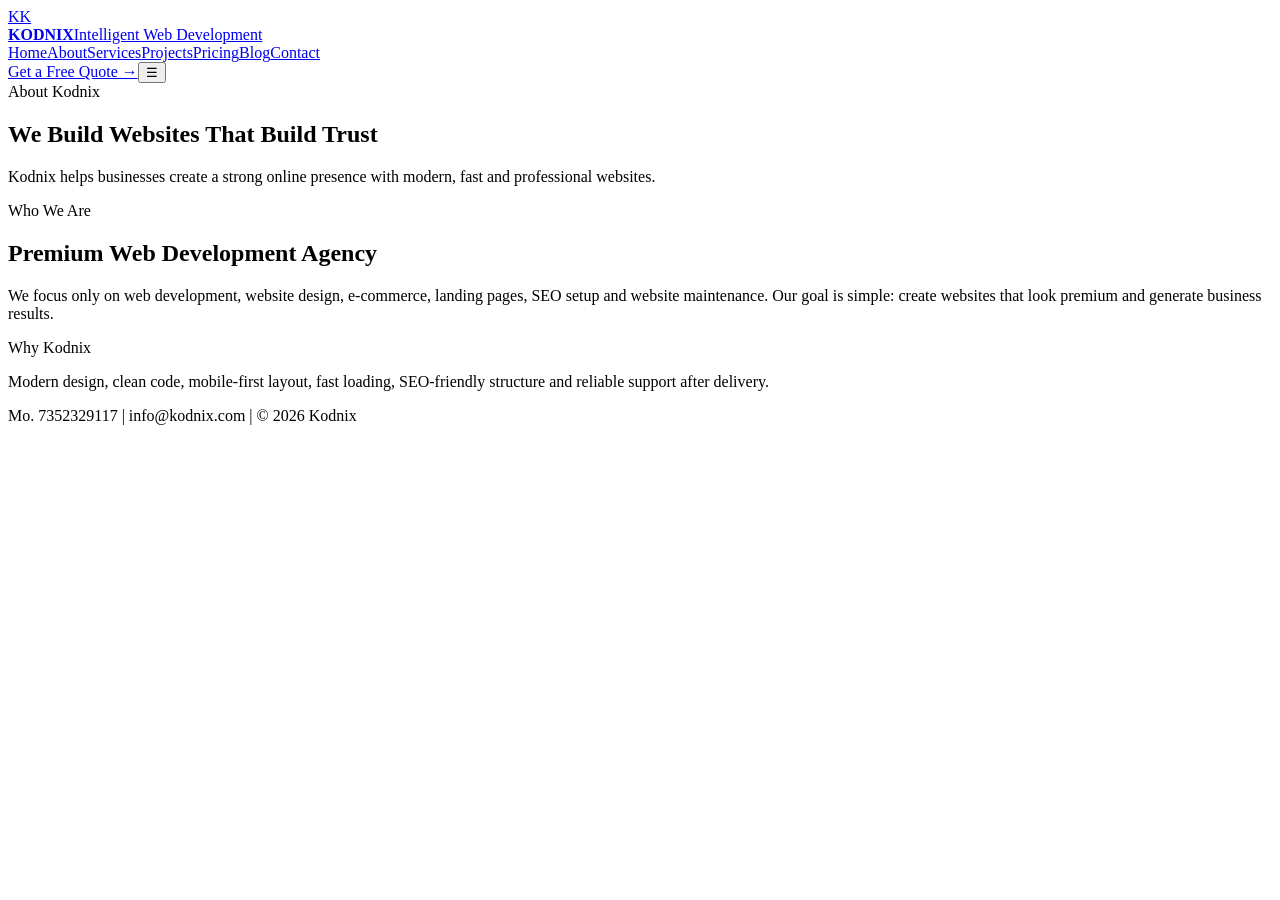
==== commit 22f0cc3c: "Add files via upload" ====
--- a/about.html
+++ b/about.html
@@ -1 +1 @@
-<!DOCTYPE html><html lang="en"><head><meta charset="UTF-8"><meta name="viewport" content="width=device-width, initial-scale=1.0"><title>About | Kodnix</title><meta name="description" content="Kodnix is a premium web development agency for business websites, ecommerce, landing pages and website maintenance."><link rel="icon" href="favicon.png"><link rel="stylesheet" href="style.css"></head><body><div class="progress"></div><div class="glow"></div><div class="loader"><b>KODNIX</b></div><nav class="nav"><div class="container nav-wrap"><a class="brand" href="index.html"><img src="kodnix-logo-clean.png" alt="Kodnix Logo"><span>KODNIX</span></a><button class="menu">☰</button><div class="links"><a href="index.html">Home</a><a href="services.html">Services</a><a href="portfolio.html">Portfolio</a><a href="pricing.html">Pricing</a><a href="about.html">About</a><a href="blog.html">Blog</a><a href="tel:+917352329117" class="phone-link">📞 7352329117</a><a href="contact.html" class="btn">Free Consultation</a></div></div></nav><section class="page-hero"><div class="container two"><div><span class="eyebrow">About Kodnix</span><h1 class="title">A focused web development brand from Bihar.</h1><p class="sub">Kodnix helps businesses create professional websites that look premium, open fast and make customers take action.</p></div><div class="hero-logo"><img src="kodnix-logo-clean.png" alt="Kodnix logo"></div></div></section><section class="section"><div class="container grid"><div class="card"><h3>Mission</h3><p>To make premium web presence affordable for growing businesses.</p></div><div class="card"><h3>Vision</h3><p>To become a trusted web development agency for startups and local brands.</p></div><div class="card"><h3>Founder</h3><p>Amit Kumar, Founder & Developer at Kodnix.</p></div></div></section><section class="section"><div class="container"><span class="eyebrow">Journey</span><h2 class="title">Company timeline</h2><div class="process"><div class="step"><span>2026</span><h3>Kodnix Started</h3></div><div class="step"><span>2026</span><h3>First Projects</h3></div><div class="step"><span>2027</span><h3>50+ Projects Goal</h3></div></div></div></section><a class="whatsapp" href="https://wa.me/917352329117" target="_blank">💬</a><footer class="footer"><div class="container"><div class="footer-grid"><div><a class="brand" href="index.html"><img src="kodnix-logo-clean.png" alt="Kodnix Logo"><span>KODNIX</span></a><p class="sub" style="margin-top:14px">Premium web development agency helping businesses build fast, modern and conversion-focused websites.</p></div><div><h3>Company</h3><div class="foot-links"><a href="about.html">About</a><a href="portfolio.html">Portfolio</a><a href="pricing.html">Pricing</a><a href="contact.html">Contact</a></div></div><div><h3>Legal</h3><div class="foot-links"><a href="privacy.html">Privacy Policy</a><a href="terms.html">Terms</a><a href="refund.html">Refund Policy</a><a href="sitemap.xml">Sitemap</a></div></div><div><h3>Contact</h3><div class="foot-links"><span>Muzaffarpur, Bihar, India</span><span>contact@kodnix.in</span><span>+91 7352329117</span></div></div></div><div class="copy"><span>© 2026 Kodnix. All Rights Reserved.</span><span>Designed & Developed by Kodnix</span></div></div></footer><script src="main.js"></script></body></html>+<!DOCTYPE html><html lang="en"><head><meta charset="UTF-8"><meta name="viewport" content="width=device-width, initial-scale=1.0"><title>About | Kodnix</title><link rel="stylesheet" href="css/style.css"><script defer src="js/main.js"></script></head><body><header class="navbar"><div class="container nav-inner"><a class="brand" href="index.html"><div class="brand-mark">KK</div><div class="brand-text"><strong>KODNIX</strong><span>Intelligent Web Development</span></div></a><nav class="nav-links"><a href="index.html">Home</a><a class="active" href="about.html">About</a><a href="services.html">Services</a><a href="projects.html">Projects</a><a href="pricing.html">Pricing</a><a href="blog.html">Blog</a><a href="contact.html">Contact</a></nav><div class="nav-actions"><a class="btn btn-gold" href="contact.html">Get a Free Quote →</a><button class="menu-btn">☰</button></div></div></header><section class="page-hero"><div class="container"><div class="eyebrow">About Kodnix</div><h1>We Build Websites That Build Trust</h1><p class="lead">Kodnix helps businesses create a strong online presence with modern, fast and professional websites.</p></div></section><section class="section"><div class="container split"><div><div class="eyebrow">Who We Are</div><h2>Premium Web Development Agency</h2><p class="lead">We focus only on web development, website design, e-commerce, landing pages, SEO setup and website maintenance. Our goal is simple: create websites that look premium and generate business results.</p></div><div class="impact"><div class="eyebrow">Why Kodnix</div><p>Modern design, clean code, mobile-first layout, fast loading, SEO-friendly structure and reliable support after delivery.</p></div></div></section><footer class="footer"><div class="container copyright">Mo. 7352329117 | info@kodnix.com | © 2026 Kodnix</div></footer></body></html>
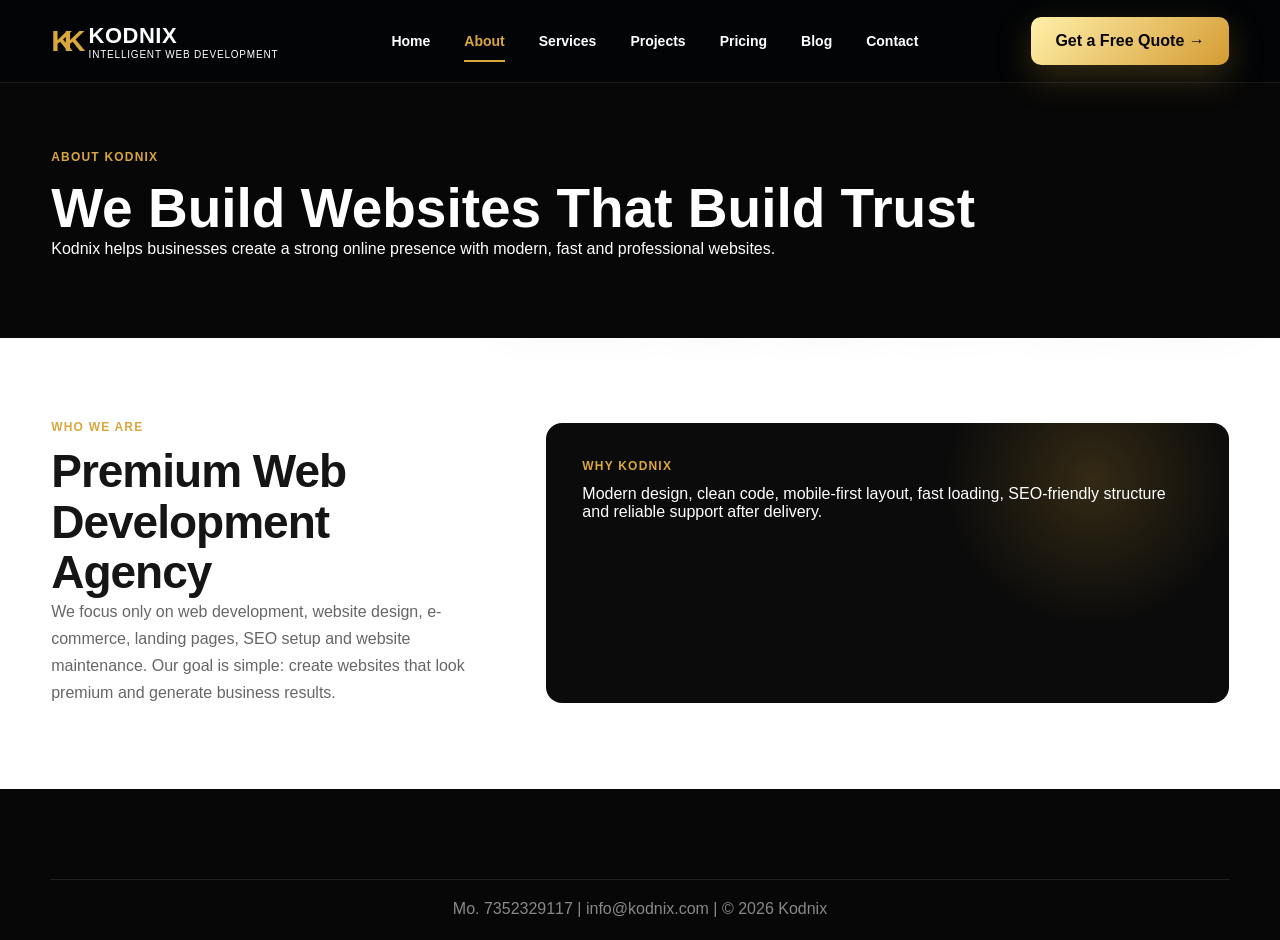
==== commit 194f929d: "Add files via upload" ====
--- a/about.html
+++ b/about.html
@@ -1 +1 @@
-<!DOCTYPE html><html lang="en"><head><meta charset="UTF-8"><meta name="viewport" content="width=device-width, initial-scale=1.0"><title>About | Kodnix</title><link rel="stylesheet" href="css/style.css"><script defer src="js/main.js"></script></head><body><header class="navbar"><div class="container nav-inner"><a class="brand" href="index.html"><div class="brand-mark">KK</div><div class="brand-text"><strong>KODNIX</strong><span>Intelligent Web Development</span></div></a><nav class="nav-links"><a href="index.html">Home</a><a class="active" href="about.html">About</a><a href="services.html">Services</a><a href="projects.html">Projects</a><a href="pricing.html">Pricing</a><a href="blog.html">Blog</a><a href="contact.html">Contact</a></nav><div class="nav-actions"><a class="btn btn-gold" href="contact.html">Get a Free Quote →</a><button class="menu-btn">☰</button></div></div></header><section class="page-hero"><div class="container"><div class="eyebrow">About Kodnix</div><h1>We Build Websites That Build Trust</h1><p class="lead">Kodnix helps businesses create a strong online presence with modern, fast and professional websites.</p></div></section><section class="section"><div class="container split"><div><div class="eyebrow">Who We Are</div><h2>Premium Web Development Agency</h2><p class="lead">We focus only on web development, website design, e-commerce, landing pages, SEO setup and website maintenance. Our goal is simple: create websites that look premium and generate business results.</p></div><div class="impact"><div class="eyebrow">Why Kodnix</div><p>Modern design, clean code, mobile-first layout, fast loading, SEO-friendly structure and reliable support after delivery.</p></div></div></section><footer class="footer"><div class="container copyright">Mo. 7352329117 | info@kodnix.com | © 2026 Kodnix</div></footer></body></html>
+<!DOCTYPE html><html lang="en"><head><meta charset="UTF-8"><meta name="viewport" content="width=device-width, initial-scale=1.0"><title>About | Kodnix</title><link rel="stylesheet" href="style.css"><script defer src="script.js"></script></head><body><header class="navbar"><div class="container nav-inner"><a class="brand" href="index.html"><div class="brand-mark">KK</div><div class="brand-text"><strong>KODNIX</strong><span>Intelligent Web Development</span></div></a><nav class="nav-links"><a href="index.html">Home</a><a class="active" href="about.html">About</a><a href="services.html">Services</a><a href="projects.html">Projects</a><a href="pricing.html">Pricing</a><a href="blog.html">Blog</a><a href="contact.html">Contact</a></nav><div class="nav-actions"><a class="btn btn-gold" href="contact.html">Get a Free Quote →</a><button class="menu-btn">☰</button></div></div></header><section class="page-hero"><div class="container"><div class="eyebrow">About Kodnix</div><h1>We Build Websites That Build Trust</h1><p class="lead">Kodnix helps businesses create a strong online presence with modern, fast and professional websites.</p></div></section><section class="section"><div class="container split"><div><div class="eyebrow">Who We Are</div><h2>Premium Web Development Agency</h2><p class="lead">We focus only on web development, website design, e-commerce, landing pages, SEO setup and website maintenance. Our goal is simple: create websites that look premium and generate business results.</p></div><div class="impact"><div class="eyebrow">Why Kodnix</div><p>Modern design, clean code, mobile-first layout, fast loading, SEO-friendly structure and reliable support after delivery.</p></div></div></section><footer class="footer"><div class="container copyright">Mo. 7352329117 | info@kodnix.com | © 2026 Kodnix</div></footer></body></html>
--- a/style.css
+++ b/style.css
@@ -0,0 +1,18 @@
+:root{
+  --bg:#050607;--bg2:#0b0f14;--dark:#0e0f11;--text:#f8f8f8;--muted:#b9b9b9;--gold:#d9a73d;--gold2:#ffe08a;--card:#ffffff;--ink:#151515;--line:rgba(255,255,255,.14);--shadow:0 24px 70px rgba(0,0,0,.25);--radius:22px
+}
+*{box-sizing:border-box;margin:0;padding:0}html{scroll-behavior:smooth}body{font-family:Inter,Arial,sans-serif;background:#fff;color:var(--ink);overflow-x:hidden;position:relative}
+body:before{content:'KODNIX';position:fixed;top:120px;right:4vw;font-size:13vw;font-family:Georgia,serif;font-weight:900;letter-spacing:.03em;color:transparent;-webkit-text-stroke:2px rgba(217,167,61,.13);text-shadow:0 20px 60px rgba(0,0,0,.7);z-index:-1;pointer-events:none}a{text-decoration:none;color:inherit}img{max-width:100%;display:block}.container{width:min(1180px,92%);margin:auto}.gold{color:var(--gold)}
+.navbar{position:fixed;top:0;left:0;width:100%;z-index:99;background:rgba(2,4,7,.82);backdrop-filter:blur(18px);border-bottom:1px solid rgba(255,255,255,.08)}.nav-inner{height:82px;display:flex;align-items:center;justify-content:space-between}.brand{display:flex;align-items:center;gap:12px}.brand-mark{font-size:30px;font-weight:900;color:var(--gold);letter-spacing:-9px}.brand-text strong{font-size:22px;letter-spacing:.5px;color:#fff}.brand-text span{display:block;font-size:10px;color:#fff;text-transform:uppercase;letter-spacing:.8px}.nav-links{display:flex;align-items:center;gap:34px;color:#fff;font-size:14px;font-weight:700}.nav-links a{position:relative}.nav-links a:hover,.nav-links a.active{color:var(--gold)}.nav-links a.active:after{content:"";position:absolute;left:0;bottom:-13px;width:100%;height:2px;background:var(--gold)}.nav-actions{display:flex;align-items:center;gap:16px}.btn{display:inline-flex;align-items:center;gap:12px;border:none;border-radius:10px;padding:15px 24px;font-weight:800;cursor:pointer;transition:.3s}.btn-gold{background:linear-gradient(135deg,#fff0aa,#d49b32);color:#070707;box-shadow:0 12px 35px rgba(217,167,61,.25)}.btn-dark{background:#111;color:#fff;border:1px solid rgba(255,255,255,.18)}.btn-outline{background:transparent;color:#fff;border:1px solid rgba(217,167,61,.65)}.btn:hover{transform:translateY(-3px)}.menu-btn{display:none;width:44px;height:44px;border-radius:50%;border:1px solid var(--line);background:#0b0b0c;color:#fff;font-size:20px}
+.hero{min-height:725px;padding-top:120px;background:radial-gradient(circle at 75% 25%,rgba(217,167,61,.18),transparent 25%),linear-gradient(110deg,#050607 0%,#07090d 55%,#131313 100%);color:#fff;position:relative;overflow:hidden}.hero:before{content:"";position:absolute;inset:0;background-image:linear-gradient(rgba(255,255,255,.035) 1px,transparent 1px),linear-gradient(90deg,rgba(255,255,255,.035) 1px,transparent 1px);background-size:70px 70px;opacity:.2}.hero:after{display:none}.hero .container{position:relative;z-index:2}.hero-grid{display:grid;grid-template-columns:1fr 1.15fr;align-items:center;gap:40px}.badge{display:inline-flex;align-items:center;gap:10px;padding:9px 15px;border:1px solid rgba(255,255,255,.16);border-radius:999px;background:rgba(255,255,255,.05);font-size:12px;font-weight:900;text-transform:uppercase;letter-spacing:.8px}.badge:before{content:"";width:7px;height:7px;border-radius:50%;background:var(--gold);box-shadow:0 0 20px var(--gold)}.hero h1{font-size:clamp(42px,5vw,72px);line-height:1.08;margin:24px 0 18px;letter-spacing:-2px}.hero p{font-size:18px;line-height:1.8;color:#d6d6d6;max-width:560px}.hero-buttons{display:flex;gap:16px;margin:30px 0 48px}.trust-mini{display:flex;align-items:center;gap:18px}.faces{display:flex}.face{width:34px;height:34px;border-radius:50%;background:linear-gradient(135deg,#fff,#caa35b);border:2px solid #111;margin-left:-8px}.face:first-child{margin-left:0}.trust-mini p{font-size:13px;color:#d8d8d8;line-height:1.4}.device-scene{position:relative;height:470px}.laptop{position:absolute;right:35px;top:25px;width:590px;height:360px;background:#1b1b1d;border:4px solid #3b3b3d;border-radius:22px 22px 10px 10px;transform:perspective(1000px) rotateY(-10deg) rotateX(2deg);box-shadow:var(--shadow)}.laptop-screen{height:100%;border-radius:16px;background:radial-gradient(circle at 80% 50%,rgba(217,167,61,.5),transparent 22%),linear-gradient(135deg,#020203,#111);padding:42px;color:#fff;overflow:hidden;position:relative}.laptop-screen:after{content:"";position:absolute;right:60px;top:80px;width:260px;height:170px;border:5px solid rgba(217,167,61,.55);border-left:none;border-radius:50%;filter:blur(.2px);transform:rotate(-30deg)}.laptop-screen h3{font-size:34px;line-height:1.2;max-width:320px}.phone{position:absolute;right:0;top:160px;width:155px;height:300px;background:#0a0a0a;border:5px solid #444;border-radius:32px;padding:18px;box-shadow:0 28px 70px rgba(0,0,0,.5)}.phone h4{font-size:20px;line-height:1.25;margin:50px 0 12px}.phone p{font-size:11px;line-height:1.5}.base-line{position:absolute;right:30px;bottom:35px;width:650px;height:22px;background:#151515;border-radius:100%;filter:blur(6px)}.brand-strip{background:#111;color:#fff;border-top:1px solid rgba(255,255,255,.08);border-bottom:1px solid rgba(255,255,255,.08);position:relative;z-index:3}.brand-strip .container{display:flex;align-items:center;gap:38px;padding:24px 0}.brand-strip span{color:#ccc;font-size:12px;text-transform:uppercase;letter-spacing:1px}.logos{display:flex;gap:42px;flex-wrap:wrap;font-weight:900;font-size:22px;color:#eee}
+.section{padding:82px 0}.section-head{display:flex;align-items:end;justify-content:space-between;gap:30px;margin-bottom:34px}.eyebrow{color:var(--gold);text-transform:uppercase;font-size:12px;font-weight:900;letter-spacing:1.2px;margin-bottom:12px}.section h2{font-size:clamp(30px,3.6vw,46px);line-height:1.1;letter-spacing:-1px}.section p.lead{color:#666;line-height:1.7;max-width:610px}.services-grid{display:grid;grid-template-columns:repeat(4,1fr);gap:18px}.service-card{background:#fff;border:1px solid #ececec;border-radius:18px;padding:32px 25px;box-shadow:0 12px 45px rgba(0,0,0,.06);transition:.3s}.service-card:hover{transform:translateY(-8px);box-shadow:0 25px 55px rgba(0,0,0,.12)}.icon{width:54px;height:54px;border-radius:50%;display:grid;place-items:center;background:#fff5dc;color:var(--gold);font-size:25px;margin-bottom:28px}.service-card h3{font-size:21px;margin-bottom:12px}.service-card p{color:#666;line-height:1.65}.learn{display:inline-flex;gap:10px;margin-top:24px;font-weight:800;color:#9b721c}.split{display:grid;grid-template-columns:.95fr 1.45fr;gap:48px;align-items:center}.impact{background:#0b0b0b;color:#fff;border-radius:16px;padding:36px;min-height:280px;background-image:radial-gradient(circle at 80% 20%,rgba(217,167,61,.2),transparent 25%)}.impact-grid{display:grid;grid-template-columns:repeat(2,1fr);gap:22px;margin-top:20px}.impact-item{border-top:1px solid rgba(255,255,255,.1);padding-top:18px}.impact-item strong{font-size:32px;color:#fff}.impact-item span{display:block;color:#aaa;font-size:13px;margin-top:6px}.projects-grid{display:grid;grid-template-columns:repeat(3,1fr);gap:20px}.project-card{background:#fff;border-radius:16px;overflow:hidden;border:1px solid #eee;box-shadow:0 12px 35px rgba(0,0,0,.08)}.project-img{height:165px;background:linear-gradient(135deg,#07182b,#d5a23a);position:relative}.project-img:after{content:"";position:absolute;inset:22px;border:1px solid rgba(255,255,255,.35);border-radius:14px}.project-info{padding:18px 20px}.project-info small{color:#777}.cta-band{background:#070707;color:#fff;border-radius:16px;padding:32px 36px;display:flex;justify-content:space-between;align-items:center;gap:24px;background-image:radial-gradient(circle at 85% 20%,rgba(217,167,61,.24),transparent 25%)}.pricing-grid{display:grid;grid-template-columns:repeat(3,1fr);gap:22px}.price-card{background:#fff;border:1px solid #eee;border-radius:20px;padding:34px;box-shadow:0 14px 45px rgba(0,0,0,.07)}.price-card.featured{background:#0b0b0b;color:#fff;transform:scale(1.03)}.price{font-size:42px;font-weight:900;color:var(--gold);margin:20px 0}.price-card ul{list-style:none;display:grid;gap:12px;color:#666}.price-card.featured ul{color:#ddd}.price-card li:before{content:"✓";color:var(--gold);font-weight:900;margin-right:10px}.faq-list{display:grid;gap:14px}.faq-item{border:1px solid #e8e8e8;border-radius:14px;overflow:hidden}.faq-q{padding:20px;font-weight:900;cursor:pointer;display:flex;justify-content:space-between}.faq-a{padding:0 20px 20px;color:#666;line-height:1.7;display:none}.faq-item.open .faq-a{display:block}.contact-grid{display:grid;grid-template-columns:.9fr 1.1fr;gap:28px}.contact-card,.form-card{background:#fff;border:1px solid #eee;border-radius:20px;padding:32px;box-shadow:0 14px 45px rgba(0,0,0,.07)}.contact-line{display:flex;gap:14px;margin:18px 0;color:#555}.form{display:grid;gap:14px}.form input,.form select,.form textarea{width:100%;padding:16px;border:1px solid #ddd;border-radius:12px;font-family:inherit}.form textarea{min-height:130px}.footer{background:#070707;color:#fff;padding:55px 0 22px}.footer-grid{display:grid;grid-template-columns:1.4fr repeat(3,1fr);gap:32px}.footer a,.footer p{color:#bbb;line-height:1.9}.footer h4{margin-bottom:14px}.copyright{border-top:1px solid rgba(255,255,255,.1);margin-top:35px;padding-top:20px;color:#888;text-align:center}.floating{position:fixed;bottom:24px;z-index:88;display:grid;place-items:center}.whatsapp{left:24px;background:#18c65a;color:#fff;width:58px;height:58px;border-radius:50%;font-size:30px;box-shadow:0 12px 32px rgba(0,0,0,.25)}.topbtn{right:24px;background:linear-gradient(135deg,#fff0aa,#d49b32);color:#111;width:54px;height:54px;border-radius:50%;font-size:25px}.page-hero{padding:150px 0 80px;background:#070707;color:#fff}.page-hero h1{font-size:55px}.light-bg{background:#f8f8f8}
+@media(max-width:1000px){.nav-links{display:none}.menu-btn{display:block}.nav-links.open{display:flex;position:absolute;top:82px;left:0;width:100%;background:#060606;flex-direction:column;padding:28px}.hero-grid,.split,.contact-grid{grid-template-columns:1fr}.device-scene{display:none}.services-grid{grid-template-columns:repeat(2,1fr)}.projects-grid,.pricing-grid{grid-template-columns:1fr 1fr}.footer-grid{grid-template-columns:1fr 1fr}.brand-strip .container{flex-direction:column;align-items:flex-start}.hero:after{font-size:18vw;top:140px}}
+@media(max-width:640px){.hero{padding-top:110px;min-height:auto;padding-bottom:50px}.hero-buttons{flex-direction:column}.services-grid,.projects-grid,.pricing-grid,.impact-grid{grid-template-columns:1fr}.section-head,.cta-band{flex-direction:column;align-items:flex-start}.footer-grid{grid-template-columns:1fr}.nav-inner{height:72px}.nav-links.open{top:72px}.brand-text strong{font-size:18px}.hero h1{font-size:40px}.section{padding:58px 0}.logos{gap:20px;font-size:18px}}
+
+.project-live{display:block;color:inherit;height:100%}.project-img{display:flex;align-items:end;justify-content:flex-start;padding:18px}.project-img span{background:rgba(0,0,0,.55);color:#fff;border:1px solid rgba(255,255,255,.2);padding:8px 12px;border-radius:999px;font-size:12px;font-weight:800}.project-actions{margin-top:14px;color:#9b721c;font-weight:900}.project-card:hover .project-actions span{letter-spacing:.3px}
+
+/* Hosting-fixed layout patches */
+.stats-row,.stats-grid{margin-top:70px;transform:none!important;position:relative;z-index:5;}
+.hero{overflow:hidden;isolation:isolate;}
+.section{position:relative;z-index:2;}
+@media(max-width:640px){body:before{font-size:24vw;top:110px;right:2vw}.stats-row,.stats-grid{margin-top:35px}}
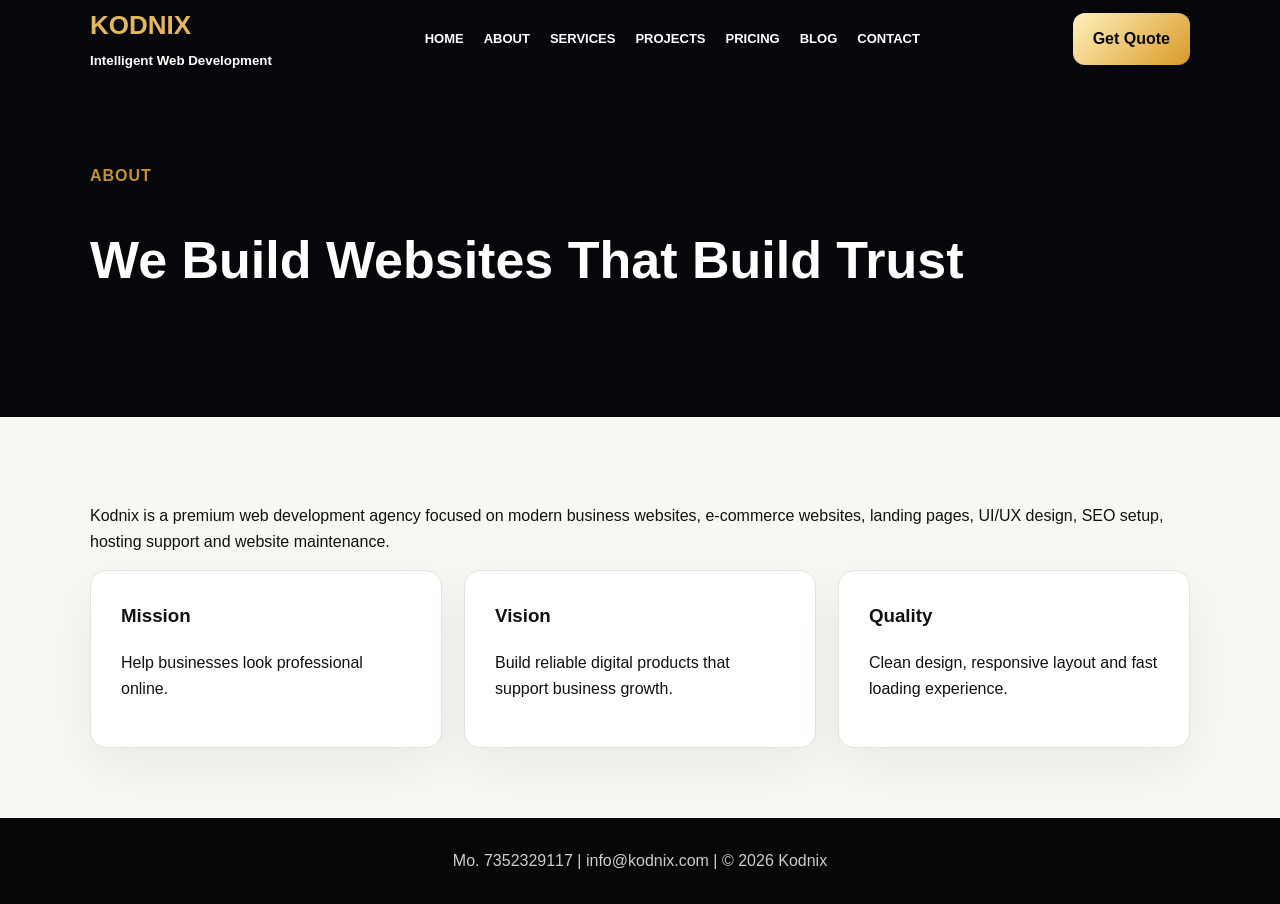
==== commit 7b868ffe: "Add files via upload" ====
--- a/about.html
+++ b/about.html
@@ -1 +1 @@
-<!DOCTYPE html><html lang="en"><head><meta charset="UTF-8"><meta name="viewport" content="width=device-width, initial-scale=1.0"><title>About | Kodnix</title><link rel="stylesheet" href="style.css"><script defer src="script.js"></script></head><body><header class="navbar"><div class="container nav-inner"><a class="brand" href="index.html"><div class="brand-mark">KK</div><div class="brand-text"><strong>KODNIX</strong><span>Intelligent Web Development</span></div></a><nav class="nav-links"><a href="index.html">Home</a><a class="active" href="about.html">About</a><a href="services.html">Services</a><a href="projects.html">Projects</a><a href="pricing.html">Pricing</a><a href="blog.html">Blog</a><a href="contact.html">Contact</a></nav><div class="nav-actions"><a class="btn btn-gold" href="contact.html">Get a Free Quote →</a><button class="menu-btn">☰</button></div></div></header><section class="page-hero"><div class="container"><div class="eyebrow">About Kodnix</div><h1>We Build Websites That Build Trust</h1><p class="lead">Kodnix helps businesses create a strong online presence with modern, fast and professional websites.</p></div></section><section class="section"><div class="container split"><div><div class="eyebrow">Who We Are</div><h2>Premium Web Development Agency</h2><p class="lead">We focus only on web development, website design, e-commerce, landing pages, SEO setup and website maintenance. Our goal is simple: create websites that look premium and generate business results.</p></div><div class="impact"><div class="eyebrow">Why Kodnix</div><p>Modern design, clean code, mobile-first layout, fast loading, SEO-friendly structure and reliable support after delivery.</p></div></div></section><footer class="footer"><div class="container copyright">Mo. 7352329117 | info@kodnix.com | © 2026 Kodnix</div></footer></body></html>
+<!DOCTYPE html><html><head><meta charset="UTF-8"><meta name="viewport" content="width=device-width, initial-scale=1.0"><title>About | Kodnix</title><style>*{box-sizing:border-box}body{margin:0;font-family:Arial,Helvetica,sans-serif;background:#f8f7f3;color:#111;line-height:1.6}a{text-decoration:none;color:inherit}.container{width:min(1100px,92%);margin:auto}.nav{background:#05070b;color:#fff}.nav-inner{height:78px;display:flex;justify-content:space-between;align-items:center}.brand{font-weight:900;color:#fff}.brand b{color:#e5b75a;font-size:26px}.links{display:flex;gap:20px}.links a{font-weight:800;font-size:13px;text-transform:uppercase}.btn{display:inline-block;padding:13px 20px;border-radius:12px;font-weight:900}.gold{background:linear-gradient(135deg,#fff1bd,#d99a27);color:#080808}.hero{padding:85px 0;background:#05070b;color:#fff}.hero h1{font-size:52px;line-height:1.1}.hero p{max-width:650px;color:#d8d8d8}.section{padding:70px 0}.grid{display:grid;grid-template-columns:repeat(3,1fr);gap:22px}.card{background:#fff;border:1px solid #e7e3dc;border-radius:16px;padding:30px;box-shadow:0 18px 50px rgba(0,0,0,.06)}.card h3{margin-top:0}.eyebrow{color:#c8912e;font-weight:900;text-transform:uppercase;letter-spacing:1px}.footer{background:#070707;color:#ccc;padding:30px 0;text-align:center}.form input,.form select,.form textarea{width:100%;padding:15px;margin-bottom:14px;border:1px solid #ddd;border-radius:12px;font:inherit}.form textarea{height:120px}@media(max-width:800px){.grid{grid-template-columns:1fr}.links{display:none}.hero h1{font-size:36px}}</style></head><body><header class="nav"><div class="container nav-inner"><a class="brand" href="index.html"><b>KODNIX</b><br><small>Intelligent Web Development</small></a><nav class="links"><a href="index.html">Home</a><a href="about.html">About</a><a href="services.html">Services</a><a href="projects.html">Projects</a><a href="pricing.html">Pricing</a><a href="blog.html">Blog</a><a href="contact.html">Contact</a></nav><a class="btn gold" href="contact.html">Get Quote</a></div></header><section class="hero"><div class="container"><div class="eyebrow">About</div><h1>We Build Websites That Build Trust</h1></div></section><section class="section"><div class="container"><p>Kodnix is a premium web development agency focused on modern business websites, e-commerce websites, landing pages, UI/UX design, SEO setup, hosting support and website maintenance.</p><div class="grid"><div class="card"><h3>Mission</h3><p>Help businesses look professional online.</p></div><div class="card"><h3>Vision</h3><p>Build reliable digital products that support business growth.</p></div><div class="card"><h3>Quality</h3><p>Clean design, responsive layout and fast loading experience.</p></div></div></div></section><footer class="footer"><div class="container">Mo. 7352329117 | info@kodnix.com | © 2026 Kodnix</div></footer></body></html>
